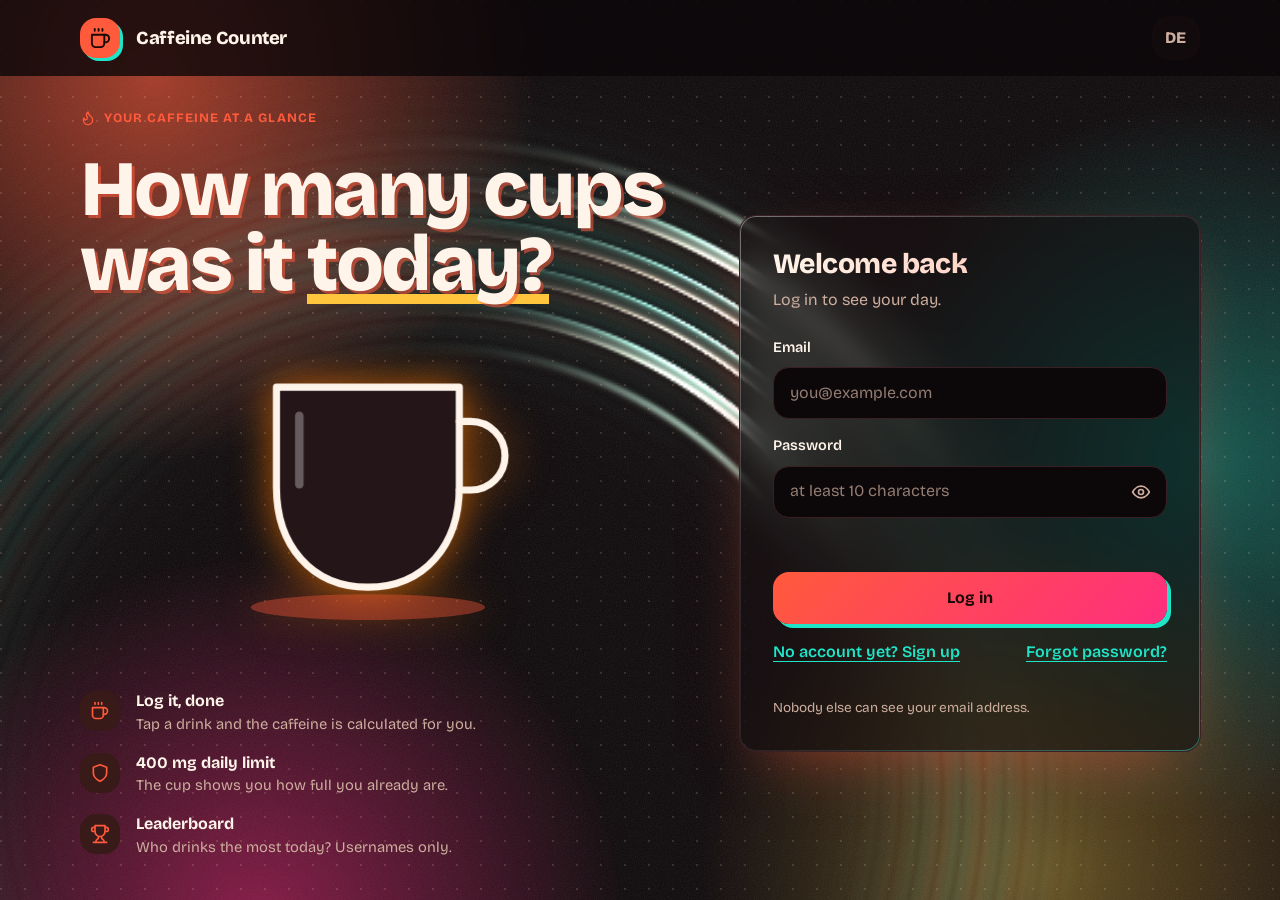
==== index.html @ c3ce8e67 "Waterdrop Boost und Anzeige, wann das Koffein wieder weg ist Co-Authored-By: Claude Sonnet 5.5 <nore" ====
<!doctype html>
<html lang="de">
<head>
<meta charset="utf-8">
<meta name="viewport" content="width=device-width, initial-scale=1">
<!-- Auf GitHub Pages gibt es keine Server-Header: CSP hier. Erlaubt nur dieselbe Seite und Supabase. -->
<meta http-equiv="Content-Security-Policy" content="default-src 'self'; script-src 'self'; style-src 'self'; font-src 'self'; img-src 'self' data:; media-src 'self' blob:; connect-src 'self' https://*.supabase.co; object-src 'none'; base-uri 'self'; form-action 'self'">
<meta name="referrer" content="no-referrer">
<meta name="description" content="Koffein Rechner: Trag deine Getränke ein und sieh, wie viel Koffein du heute schon hattest.">
<meta name="theme-color" content="#0C0709">
<title>Koffein Rechner – Dein Tag in Tassen</title>
<link rel="icon" href="favicon.svg" type="image/svg+xml">
<link rel="manifest" href="manifest.webmanifest">
<link rel="apple-touch-icon" href="icons/apple-touch-icon.png">
<meta name="apple-mobile-web-app-capable" content="yes">
<meta name="mobile-web-app-capable" content="yes">
<meta name="apple-mobile-web-app-title" content="Koffein">
<meta name="apple-mobile-web-app-status-bar-style" content="black-translucent">
<link rel="preload" href="fonts/bricolage-grotesque-latin-wght-normal.woff2" as="font" type="font/woff2" crossorigin>
<link rel="stylesheet" href="style.css?v=20261116a">
</head>
<body class="booting">

<svg class="sprite" aria-hidden="true" focusable="false">
  <symbol id="i-coffee" viewBox="0 0 24 24"><path d="M10 2v2M14 2v2M6 2v2"/><path d="M16 8h1a4 4 0 0 1 0 8h-1"/><path d="M3 8h13v9a4 4 0 0 1-4 4H7a4 4 0 0 1-4-4Z"/></symbol>
  <symbol id="i-zap" viewBox="0 0 24 24"><path d="M13 2 3 14h9l-1 8 10-12h-9l1-8z"/></symbol>
  <symbol id="i-moon" viewBox="0 0 24 24"><path d="M12 3a6 6 0 0 0 9 9 9 9 0 1 1-9-9Z"/></symbol>
  <symbol id="i-heart" viewBox="0 0 24 24"><path d="M19 14c1.5-1.5 3-3.2 3-5.5A5.5 5.5 0 0 0 16.5 3c-1.8 0-3 .5-4.5 2-1.5-1.5-2.7-2-4.5-2A5.5 5.5 0 0 0 2 8.5c0 2.3 1.5 4 3 5.5l7 7Z"/></symbol>
  <symbol id="i-trophy" viewBox="0 0 24 24"><path d="M6 9H4.5a2.5 2.5 0 0 1 0-5H6M18 9h1.5a2.5 2.5 0 0 0 0-5H18M4 22h16M10 14.7V17c0 .6-.5 1-1.2 1.2C7.800 18.700 7 20.200 7 22M14 14.7V17c0 .6.5 1 1.2 1.2 1 .5 1.800 2 1.800 3.800M18 2H6v7a6 6 0 0 0 12 0V2Z"/></symbol>
  <symbol id="i-crown" viewBox="0 0 24 24"><path d="m2 4 3 12h14l3-12-6 7-4-7-4 7-6-7ZM5 20h14"/></symbol>
  <symbol id="i-plus" viewBox="0 0 24 24"><path d="M12 5v14M5 12h14"/></symbol>
  <symbol id="i-check" viewBox="0 0 24 24"><path d="M20 6 9 17l-5-5"/></symbol>
  <symbol id="i-x" viewBox="0 0 24 24"><path d="M18 6 6 18M6 6l12 12"/></symbol>
  <symbol id="i-trash" viewBox="0 0 24 24"><path d="M3 6h18M8 6V4h8v2M19 6l-1 14H6L5 6M10 11v6M14 11v6"/></symbol>
  <symbol id="i-eye" viewBox="0 0 24 24"><path d="M2 12s3.600-7 10-7 10 7 10 7-3.600 7-10 7S2 12 2 12Z"/><circle cx="12" cy="12" r="3"/></symbol>
  <symbol id="i-eye-off" viewBox="0 0 24 24"><path d="M9.900 4.200A10 10 0 0 1 12 5c6.400 0 10 7 10 7a17 17 0 0 1-2.200 3.100M6.600 6.600A17 17 0 0 0 2 12s3.600 7 10 7a9.700 9.700 0 0 0 5.400-1.600M2 2l20 20"/></symbol>
  <symbol id="i-logout" viewBox="0 0 24 24"><path d="M9 21H5a2 2 0 0 1-2-2V5a2 2 0 0 1 2-2h4M16 17l5-5-5-5M21 12H9"/></symbol>
  <symbol id="i-user" viewBox="0 0 24 24"><path d="M19 21v-2a4 4 0 0 0-4-4H9a4 4 0 0 0-4 4v2"/><circle cx="12" cy="7" r="4"/></symbol>
  <symbol id="i-mail" viewBox="0 0 24 24"><rect x="2" y="4" width="20" height="16" rx="2"/><path d="m22 7-10 6L2 7"/></symbol>
  <symbol id="i-bulb" viewBox="0 0 24 24"><path d="M15 14c.2-1 .7-1.700 1.500-2.500 1-.9 1.500-2.200 1.500-3.500A6 6 0 0 0 6 8c0 1 .2 2.200 1.500 3.500.7.700 1.300 1.500 1.500 2.500M9 18h6M10 22h4"/></symbol>
  <symbol id="i-clock" viewBox="0 0 24 24"><circle cx="12" cy="12" r="10"/><path d="M12 6v6l4 2"/></symbol>
  <symbol id="i-alert" viewBox="0 0 24 24"><path d="m21.700 18-8-14a2 2 0 0 0-3.500 0l-8 14A2 2 0 0 0 4 21h16a2 2 0 0 0 1.700-3ZM12 9v4M12 17h.01"/></symbol>
  <symbol id="i-back" viewBox="0 0 24 24"><path d="m12 19-7-7 7-7M19 12H5"/></symbol>
  <symbol id="i-send" viewBox="0 0 24 24"><path d="m22 2-7 20-4-9-9-4 20-7ZM22 2 11 13"/></symbol>
  <symbol id="i-chart" viewBox="0 0 24 24"><path d="M3 3v18h18M7 16v-6M12 16V6M17 16v-4"/></symbol>
  <symbol id="i-shield" viewBox="0 0 24 24"><path d="M12 22s8-4 8-10V5l-8-3-8 3v7c0 6 8 10 8 10Z"/></symbol>
  <symbol id="i-pulse" viewBox="0 0 24 24"><path d="M22 12h-4l-3 9L9 3l-3 9H2"/></symbol>
  <symbol id="i-sun" viewBox="0 0 24 24"><circle cx="12" cy="12" r="4"/><path d="M12 2v2M12 20v2M4.900 4.900l1.400 1.400M17.700 17.700l1.400 1.400M2 12h2M20 12h2M4.900 19.100l1.400-1.400M17.700 6.300l1.400-1.400"/></symbol>
  <symbol id="i-flame" viewBox="0 0 24 24"><path d="M8.500 14.500A2.500 2.500 0 0 0 11 12c0-1.400-.5-2-1-3-1.100-2.100-.2-4 2-6 .5 2.500 2 4.900 4 6.500 2 1.600 3 3.500 3 5.500a7 7 0 1 1-14 0c0-1.200.4-2.400 1-3 0 1.700 1 3 2.500 3Z"/></symbol>
  <symbol id="i-drop" viewBox="0 0 24 24"><path d="M12 22a7 7 0 0 0 7-7c0-2-1-3.900-3-5.500S13 5 12 2c-1 3-2.500 5.500-4.500 7.500S5 13 5 15a7 7 0 0 0 7 7Z"/></symbol>
  <symbol id="i-leaf" viewBox="0 0 24 24"><path d="M11 20A7 7 0 0 1 9.800 6.100C15.500 5 17 4.500 19 2c1 2 2 4.500 2 8 0 5.500-4.800 10-10 10ZM2 21c0-3 1.900-5.500 6-7"/></symbol>
  <symbol id="i-lock" viewBox="0 0 24 24"><rect x="4" y="11" width="16" height="10" rx="2"/><path d="M8 11V7a4 4 0 0 1 8 0v4"/></symbol>
  <symbol id="i-music" viewBox="0 0 24 24"><path d="M9 18V5l12-2v13"/><circle cx="6" cy="18" r="3"/><circle cx="18" cy="16" r="3"/></symbol>
  <symbol id="i-skip" viewBox="0 0 24 24"><path d="M5 4l10 8-10 8V4zM19 5v14"/></symbol>
  <symbol id="i-mute" viewBox="0 0 24 24"><path d="M11 5 6 9H2v6h4l5 4V5zM23 9l-6 6M17 9l6 6"/></symbol>
  <symbol id="i-volume" viewBox="0 0 24 24"><path d="M11 5 6 9H2v6h4l5 4V5zM15.5 8.5a5 5 0 0 1 0 7M19 5a10 10 0 0 1 0 14"/></symbol>
</svg>

<div id="bg" aria-hidden="true"><i class="dots"></i><i class="blob b1"></i><i class="blob b2"></i><i class="blob b3"></i><i class="blob b4"></i><i class="grain"></i><i class="strobe s1"></i><i class="strobe s2"></i><i class="scan"></i></div>

<div id="boot" aria-hidden="true"><div class="boot-mark"><svg class="ico"><use href="#i-coffee"/></svg></div></div>

<header class="top">
  <a class="brand" href="./" data-i18n-aria="brand_aria">
    <span class="brand-mark"><svg class="ico"><use href="#i-coffee"/></svg></span><span data-i18n="brand"></span>
  </a>
  <div class="tools">
    <button id="chaos" class="chaos-btn" type="button" hidden aria-pressed="false" data-locked="true" data-i18n-aria="chaos_aria">
      <svg class="ico"><use href="#i-zap"/></svg><span id="chaos-t" data-i18n="chaos_btn"></span><svg class="ico lockico"><use href="#i-lock"/></svg><i class="unlock-bar"></i>
    </button>
    <button id="lang" class="icon-btn lang-btn" type="button"><span id="lang-t">EN</span></button>
    <div id="userbox" hidden>
      <span class="chip"><svg class="ico"><use href="#i-user"/></svg><span id="who"></span></span>
      <button id="logout" class="icon-btn" type="button" data-i18n-aria="logout" data-tip><svg class="ico"><use href="#i-logout"/></svg></button>
    </div>
  </div>
</header>

<!-- ============ Anmelden ============ -->
<main id="auth-view" class="auth" hidden>
  <section class="auth-hero">
    <p class="eyebrow"><svg class="ico"><use href="#i-flame"/></svg><span data-i18n="eyebrow"></span></p>
    <h1 class="display"><span data-i18n="h1a"></span><br><span data-i18n="h1b"></span> <span class="hl" data-i18n="h1c"></span></h1>
    <div class="hero-row">
      <div id="hero-cup" class="hero-cup cup cup--demo"></div>
      <ul class="points">
        <li><span class="pt-ico"><svg class="ico"><use href="#i-coffee"/></svg></span><div><b data-i18n="pt1_t"></b><span class="t" data-i18n="pt1_x"></span></div></li>
        <li><span class="pt-ico"><svg class="ico"><use href="#i-shield"/></svg></span><div><b data-i18n="pt2_t"></b><span class="t" data-i18n="pt2_x"></span></div></li>
        <li><span class="pt-ico"><svg class="ico"><use href="#i-trophy"/></svg></span><div><b data-i18n="pt3_t"></b><span class="t" data-i18n="pt3_x"></span></div></li>
      </ul>
    </div>
  </section>

  <div class="auth-panel">
    <section class="panel" id="card-login">
      <h2 id="auth-title" data-i18n="auth_title_login"></h2>
      <p class="sub" id="auth-sub" data-i18n="auth_sub_login"></p>
      <form id="auth-form" novalidate>
        <div class="field"><label for="e" data-i18n="email"></label><input id="e" type="email" required maxlength="254" autocomplete="email" data-i18n-ph="email_ph"></div>
        <div class="field" id="user-row" hidden><label for="u" data-i18n="username"></label><input id="u" minlength="3" maxlength="20" pattern="[A-Za-z0-9_]{3,20}" autocomplete="nickname" data-i18n-ph="username_ph"><small data-i18n="username_hint"></small></div>
        <div class="field"><label for="p" data-i18n="password"></label>
          <div class="pw"><input id="p" type="password" required minlength="10" maxlength="72" autocomplete="current-password" data-i18n-ph="password_ph">
            <button class="icon-btn" type="button" data-toggle-pw="p" data-i18n-aria="show_pw"><svg class="ico"><use href="#i-eye"/></svg></button></div>
          <div id="strength" class="strength" data-s="0" hidden><i></i><i></i><i></i><i></i></div>
        </div>
        <input id="hp" class="hp" tabindex="-1" autocomplete="off" aria-hidden="true">
        <p id="auth-msg" class="msg" role="alert"></p>
        <button type="submit" id="auth-btn" class="btn block"><span id="auth-btn-t" data-i18n="btn_login"></span></button>
      </form>
      <div class="auth-links">
        <button id="toggle" class="link" type="button" data-i18n="toggle_to_reg"></button>
        <button id="forgot-link" class="link" type="button" data-i18n="forgot_link"></button>
      </div>
      <p class="fine" data-i18n="fine_email"></p>
    </section>

    <section class="panel" id="card-forgot" hidden>
      <h2 data-i18n="forgot_title"></h2>
      <p class="sub" data-i18n="forgot_sub"></p>
      <form id="forgot-form">
        <div class="field"><label for="fe" data-i18n="email"></label><input id="fe" type="email" required maxlength="254" autocomplete="email" data-i18n-ph="email_ph"></div>
        <p id="forgot-msg" class="msg" role="alert"></p>
        <button type="submit" class="btn block"><span data-i18n="send_link"></span></button>
      </form>
      <div class="auth-links"><button class="link back" type="button" data-i18n="back_login"></button></div>
    </section>

    <section class="panel" id="card-reset" hidden>
      <h2 data-i18n="reset_title"></h2>
      <p class="sub" data-i18n="reset_sub"></p>
      <form id="reset-form">
        <div class="field"><label for="rp" data-i18n="new_pw"></label>
          <div class="pw"><input id="rp" type="password" required minlength="10" maxlength="72" autocomplete="new-password">
            <button class="icon-btn" type="button" data-toggle-pw="rp" data-i18n-aria="show_pw"><svg class="ico"><use href="#i-eye"/></svg></button></div></div>
        <p id="reset-msg" class="msg" role="alert"></p>
        <button type="submit" class="btn block"><span data-i18n="save_pw"></span></button>
      </form>
    </section>

    <section class="panel" id="card-done" hidden>
      <div class="done">
        <div class="done-ico"><svg class="ico"><use href="#i-mail"/></svg></div>
        <h2 data-i18n="done_title"></h2>
        <p class="sub" data-i18n="done_sub"></p>
        <button class="btn ghost back" type="button"><svg class="ico"><use href="#i-back"/></svg><span data-i18n="to_login"></span></button>
      </div>
    </section>
  </div>
</main>

<!-- ============ App ============ -->
<main id="app-view" class="app" hidden>
  <nav class="tabs" id="main-tabs" role="tablist" data-i18n-aria="tabs_aria">
    <span class="tab-ind" aria-hidden="true"></span>
    <button role="tab" aria-selected="true" data-tab="dash" type="button"><svg class="ico"><use href="#i-coffee"/></svg><span data-i18n="tab_today"></span></button>
    <button role="tab" aria-selected="false" data-tab="board" type="button"><svg class="ico"><use href="#i-trophy"/></svg><span data-i18n="tab_board"></span></button>
    <button role="tab" aria-selected="false" data-tab="suggest" type="button"><svg class="ico"><use href="#i-bulb"/></svg><span data-i18n="tab_suggest"></span></button>
    <button role="tab" aria-selected="false" data-tab="account" type="button"><svg class="ico"><use href="#i-user"/></svg><span data-i18n="tab_account"></span></button>
  </nav>

  <section id="tab-dash" class="tab">
    <div class="dash is-loading" id="dash">
      <div class="stage">
        <div id="cup" class="cup"></div>
        <div class="reading"><span class="big" id="total">0</span><span class="unit">mg</span></div>
        <p class="left-line" id="left-line"><span id="ll-pre"></span><b id="remaining">400</b><span id="ll-post"></span></p>
        <div class="track" id="track" role="progressbar" aria-valuemin="0" aria-valuemax="400" aria-valuenow="0" data-i18n-aria="progress_aria"><i id="fill"></i></div>
        <div class="clear" id="clear" hidden>
          <svg class="ico"><use href="#i-clock"/></svg>
          <div><span class="cl-t" data-i18n="clear_title"></span><b class="cl-v" id="cl-v"></b><span class="cl-s" id="cl-s"></span></div>
        </div>
        <p class="pill" id="pill"><svg class="ico"><use href="#i-sun"/></svg><span id="warn"></span></p>
      </div>

      <div>
        <div class="sec-h"><h2 data-i18n="what_drink"></h2></div>
        <div id="drinks" class="drinks" role="radiogroup" data-i18n-aria="pick_aria"></div>
        <div class="sizes" id="sizes" hidden>
          <div class="sec-h"><h3 data-i18n="size_h"></h3><small id="size-name"></small></div>
          <div class="size-grid" id="size-grid" role="radiogroup" data-i18n-aria="size_h"></div>
        </div>
        <div class="addbar">
          <p class="sel-sum" id="preview" aria-live="polite"></p>
          <button id="add" class="btn" type="button" disabled><svg class="ico"><use href="#i-plus"/></svg><span data-i18n="add"></span></button>
        </div>

        <div class="sec-h today"><h2 data-i18n="today_h"></h2><small id="count"></small></div>
        <ul id="list" class="log"></ul>
      </div>
    </div>
  </section>

  <section id="tab-board" class="tab narrow" hidden>
    <div class="sec-h"><h2 data-i18n="board_h"></h2><small data-i18n="board_sub"></small></div>
    <div class="tabs seg" id="seg" role="tablist" data-i18n-aria="seg_aria">
      <span class="tab-ind" aria-hidden="true"></span>
      <button role="tab" aria-selected="true" data-p="day" type="button" data-i18n="p_day"></button>
      <button role="tab" aria-selected="false" data-p="week" type="button" data-i18n="p_week"></button>
      <button role="tab" aria-selected="false" data-p="month" type="button" data-i18n="p_month"></button>
    </div>
    <div id="board"></div>
  </section>

  <section id="tab-suggest" class="tab narrow" hidden>
    <div class="panel">
      <h2 data-i18n="sg_title"></h2>
      <p class="sub" data-i18n="sg_sub"></p>
      <form id="sg-form">
        <div class="field"><label for="sg-name" data-i18n="sg_name"></label><input id="sg-name" required maxlength="60" data-i18n-ph="sg_name_ph"></div>
        <div class="field"><label for="sg-portion" data-i18n="sg_portion"></label><input id="sg-portion" required maxlength="30" data-i18n-ph="sg_portion_ph"></div>
        <div class="field"><label for="sg-mg" data-i18n="sg_mg"></label><input id="sg-mg" type="number" min="0" max="1000" required inputmode="numeric" data-i18n-ph="sg_mg_ph"><small data-i18n="sg_mg_hint"></small></div>
        <p id="sg-msg" class="msg" role="alert"></p>
        <button type="submit" class="btn block"><svg class="ico"><use href="#i-send"/></svg><span data-i18n="sg_send"></span></button>
      </form>
    </div>
  </section>

  <section id="tab-account" class="tab narrow" hidden>
    <div class="panel">
      <h2 data-i18n="acc_title"></h2>
      <p class="sub"><span data-i18n="acc_as"></span><b id="who2"></b></p>
      <button id="logout2" class="btn ghost block" type="button"><svg class="ico"><use href="#i-logout"/></svg><span data-i18n="logout"></span></button>
      <hr class="div">
      <h3 data-i18n="mus_title"></h3>
      <p class="sub" data-i18n="mus_sub"></p>
      <div class="field"><label for="pl-select" data-i18n="mus_pl"></label><select id="pl-select"></select></div>
      <form id="nsfw-form" autocomplete="off">
        <div class="field"><label for="nsfw-code" data-i18n="mus_code"></label><input id="nsfw-code" type="password" maxlength="40" autocomplete="off" spellcheck="false"></div>
        <p id="nsfw-msg" role="status"></p>
        <button class="btn ghost block" type="submit" id="nsfw-go"><svg class="ico"><use href="#i-lock"/></svg><span data-i18n="mus_unlock"></span></button>
      </form>
      <button id="nsfw-lock" class="btn ghost block" type="button" hidden><svg class="ico"><use href="#i-lock"/></svg><span data-i18n="mus_lock"></span></button>
      <hr class="div">
      <div id="fx-box" hidden>
        <h3 data-i18n="fx_title"></h3>
        <p class="sub" data-i18n="fx_hint"></p>
        <button id="fx-toggle" class="btn ghost block" type="button"></button>
      </div>
      <hr class="div">
      <h3 class="danger-t" data-i18n="del_title"></h3>
      <p class="sub" data-i18n="del_sub"></p>
      <button id="del-open" class="btn danger block" type="button"><svg class="ico"><use href="#i-trash"/></svg><span data-i18n="del_open"></span></button>
    </div>
  </section>
</main>

<dialog id="del-dialog" aria-labelledby="del-title">
  <form id="del-form" method="dialog">
    <h3 id="del-title" data-i18n="dlg_title"></h3>
    <p data-i18n="dlg_text"></p>
    <div class="field"><label for="del-pw" data-i18n="password"></label><input id="del-pw" type="password" required maxlength="72" autocomplete="current-password"></div>
    <p id="del-msg" class="msg" role="alert"></p>
    <div class="row">
      <button type="button" id="del-cancel" class="btn ghost"><span data-i18n="cancel"></span></button>
      <button type="submit" class="btn danger"><span data-i18n="del_confirm"></span></button>
    </div>
  </form>
</dialog>

<dialog id="chaos-dialog" aria-labelledby="chaos-title">
  <form method="dialog">
    <h3 id="chaos-title" data-i18n="warn_title"></h3>
    <p data-i18n="warn_text"></p>
    <div class="row">
      <button type="button" id="chaos-cancel" class="btn ghost"><span data-i18n="cancel"></span></button>
      <button type="button" id="chaos-go" class="btn"><svg class="ico"><use href="#i-zap"/></svg><span data-i18n="warn_go"></span></button>
    </div>
  </form>
</dialog>

<div id="loader" aria-live="polite" aria-hidden="true">
  <div class="ld">
    <div class="pour cup" id="ld-cup"></div>
    <p class="ld-kicker"><svg class="ico"><use href="#i-pulse"/></svg><span data-i18n="ld_kicker"></span></p>
    <div class="ld-fact" id="ld-fact"></div>
    <div class="ld-bar"><i></i></div>
  </div>
</div>

<div id="ticker" class="ticker" aria-hidden="true"><div class="tk" id="tk"></div></div>
<div id="player" hidden>
  <svg class="ico"><use href="#i-music"/></svg><span class="np" id="np"></span>
  <button id="mute" class="icon-btn" type="button" data-i18n-aria="music_mute" data-tip><svg class="ico"><use href="#i-volume"/></svg></button>
  <button id="skip" class="icon-btn" type="button" data-i18n-aria="music_next" data-tip><svg class="ico"><use href="#i-skip"/></svg></button>
</div>
<div id="toasts" aria-live="polite"></div>
<div id="fx" aria-hidden="true"></div>
<div id="eq" aria-hidden="true"></div>

<script src="supabase.js"></script>
<script src="config.js?v=20261116a"></script>
<script src="i18n.js?v=20261116a"></script>
<script src="chaos.js?v=20261116a"></script>
<script src="water.js?v=20261116a"></script>
<script src="ui.js?v=20261116a"></script>
<script src="pwa.js?v=20261116a"></script>
<script src="app.js?v=20261116a"></script>
</body>
</html>
---- style.css ----
/* Koffein Rechner – Design-System. Regeln und Tokens: siehe DESIGN.md */
@font-face{font-family:"Bricolage Grotesque";src:url("fonts/bricolage-grotesque-latin-wght-normal.woff2") format("woff2");font-weight:200 800;font-style:normal;font-display:swap}

:root{
  /* Abstände: nur diese sieben Werte */
  --s1:4px;--s2:8px;--s3:16px;--s4:24px;--s5:32px;--s6:48px;--s7:72px;
  /* Ein Eckenradius für alles */
  --r:16px;
  /* Palette "Espresso Aurora": warme Farben liegen nebeneinander (Glut > Koralle > Pink > Gold), dazu genau ein kühler Kontrast (Türkis).
     accent = Hauptaktion · pink = Verlauf/Glow · volt (türkis) = Schlagschatten, Links, Erfolg · honey = Highlights · rot nur Limit */
  --bg:#0C0709;--surface:#181012;--ink:#FFF4EA;--mute:#CDAE9F;--line:#3A2024;
  --accent:#FF5A3C;--accent-ink:#1A0905;--pink:#FF2E7E;--volt:#1FE5C8;--honey:#FFC53D;--fire:#FF7A00;--danger:#FF3355;
  --coffee:#E8590C;--coffee-2:#FFB43A;--porcelain:#241519;
  --shadow:0 0 0 1px var(--line),0 24px 60px -24px rgba(255,90,60,.5);
  --ease:cubic-bezier(.2,.8,.2,1);--spring:cubic-bezier(.34,1.56,.64,1);
  --font:"Bricolage Grotesque",ui-sans-serif,system-ui,-apple-system,"Segoe UI",sans-serif;
  --maxw:1120px;
}

*{box-sizing:border-box;margin:0}
[hidden]{display:none!important}
html{color-scheme:dark;background:var(--bg);scroll-behavior:smooth;overflow-x:clip;overscroll-behavior-x:none}
body{overflow-x:clip;max-width:100%;font:400 1rem/1.55 var(--font);color:var(--ink);min-height:100dvh;-webkit-font-smoothing:antialiased}
button,input,select,textarea{font:inherit;color:inherit}
:focus-visible{outline:3px solid color-mix(in srgb,var(--accent) 65%,transparent);outline-offset:2px}
.sprite{position:absolute;width:0;height:0;overflow:hidden}
.ico{width:1.25em;height:1.25em;fill:none;stroke:currentColor;stroke-width:2;stroke-linecap:round;stroke-linejoin:round;flex:none}
h1,h2,h3{letter-spacing:-.02em;line-height:1.1}
small,.hint{color:var(--mute);font-size:.875rem}
.sub{color:var(--mute);margin:var(--s2) 0 var(--s4)}
.center{text-align:center;justify-content:center}


/* ---------- Hintergrund: Aurora (immer an) ---------- */
#bg{position:fixed;inset:0;z-index:0;overflow:hidden;pointer-events:none}
#bg .dots{position:absolute;inset:0;background-image:radial-gradient(circle at 1px 1px,rgba(255,196,160,.16) 1px,transparent 0);background-size:var(--s4) var(--s4)}
#bg .blob{position:absolute;width:64vmax;height:64vmax;border-radius:50%;mix-blend-mode:screen;will-change:transform;animation:drift 26s ease-in-out infinite alternate}
#bg .b1{left:-20vmax;top:-26vmax;opacity:.62;background:radial-gradient(circle,var(--accent) 0,transparent 66%)}
#bg .b2{right:-26vmax;top:4vmax;opacity:.36;background:radial-gradient(circle,var(--volt) 0,transparent 62%);animation-duration:33s;animation-delay:-8s}
#bg .b3{left:-12vmax;bottom:-34vmax;opacity:.5;background:radial-gradient(circle,var(--pink) 0,transparent 64%);animation-duration:29s;animation-delay:-14s}
#bg .b4{right:-14vmax;bottom:-30vmax;opacity:.34;background:radial-gradient(circle,var(--honey) 0,transparent 60%);animation-duration:36s;animation-delay:-3s}
#bg .grain{position:absolute;inset:0;opacity:.10;mix-blend-mode:overlay;background-image:url("data:image/svg+xml,%3Csvg xmlns=%27http://www.w3.org/2000/svg%27 width=%27160%27 height=%27160%27%3E%3Cfilter id=%27n%27%3E%3CfeTurbulence type=%27fractalNoise%27 baseFrequency=%27.85%27 numOctaves=%272%27 stitchTiles=%27stitch%27/%3E%3CfeColorMatrix values=%270 0 0 0 1  0 0 0 0 1  0 0 0 0 1  0 0 0 .9 0%27/%3E%3C/filter%3E%3Crect width=%27100%25%27 height=%27100%25%27 filter=%27url%28%23n%29%27/%3E%3C/svg%3E");background-size:160px 160px}
#bg .fb{position:absolute;bottom:-40px;width:12px;height:17px;border-radius:50%;background:var(--coffee-2);opacity:0;transform:scale(var(--sz,1));animation:floatUp var(--t,22s) linear var(--d,0s) infinite}
#bg .fb:nth-child(3n){background:var(--pink)}#bg .fb:nth-child(3n+1){background:var(--honey)}
#bg .strobe,#bg .scan{position:absolute;inset:0;display:none}
@keyframes drift{from{transform:translate(0,0) scale(1)}to{transform:translate(12vmax,9vmax) scale(1.22)}}
@keyframes floatUp{0%{transform:translate(0,0) rotate(0) scale(var(--sz,1));opacity:0}10%{opacity:.5}90%{opacity:.5}100%{transform:translate(var(--sx,40px),-115vh) rotate(var(--rot,360deg)) scale(var(--sz,1));opacity:0}}

/* ---------- Kopfzeile ---------- */
.top{position:sticky;top:0;z-index:20;display:flex;align-items:center;justify-content:space-between;gap:var(--s3);
  padding:var(--s3) max(var(--s4),calc((100% - var(--maxw))/2));
  background:color-mix(in srgb,var(--bg) 80%,transparent);backdrop-filter:blur(14px);-webkit-backdrop-filter:blur(14px)}
.brand{white-space:nowrap;display:inline-flex;align-items:center;gap:var(--s3);font-weight:800;font-size:1.15rem;letter-spacing:-.02em;color:inherit;text-decoration:none}
.brand-mark{width:40px;height:40px;display:grid;place-items:center;background:var(--accent);box-shadow:3px 3px 0 var(--volt);color:var(--accent-ink);border-radius:var(--r);transition:transform .3s var(--spring)}
.brand:hover .brand-mark{animation:wiggle .6s var(--ease)}
#userbox{display:flex;align-items:center;gap:var(--s2)}
.chip{display:inline-flex;align-items:center;gap:var(--s2);padding:var(--s2) var(--s3);border:1px solid var(--line);border-radius:var(--r);background:var(--surface);font-weight:600;font-size:.9rem;max-width:44vw}
.chip span{overflow:hidden;text-overflow:ellipsis;white-space:nowrap}


.tools{display:flex;align-items:center;gap:var(--s2)}
.lang-btn{width:auto;min-width:48px;padding:0 var(--s2);font-weight:800;letter-spacing:.04em;border:1.5px solid var(--line);color:var(--ink)}
.lang-btn:hover{border-color:var(--volt);color:var(--volt)}
.chaos-btn{position:relative;display:inline-flex;align-items:center;gap:var(--s2);min-height:44px;padding:0 var(--s3);border:1.5px dashed var(--mute);border-radius:var(--r);
  background:transparent;color:var(--mute);font-weight:800;letter-spacing:.1em;cursor:pointer;overflow:hidden;transition:transform .25s var(--spring),background .3s,color .3s,border-color .3s}
.chaos-btn:hover{transform:translateY(-2px)}
.chaos-btn .unlock-bar{position:absolute;left:0;bottom:0;height:3px;width:100%;transform-origin:left;transform:scaleX(var(--p,0));background:var(--honey);transition:transform .9s var(--ease)}
.chaos-btn[data-locked="false"]{border:1.5px solid var(--honey);color:var(--honey);animation:ready 2s ease-in-out infinite}
.chaos-btn[data-locked="false"] .lockico,.chaos-btn[data-locked="false"] .unlock-bar{display:none}
.chaos-btn[aria-pressed="true"]{background:var(--accent);color:var(--accent-ink);border-color:var(--accent);animation:none}
.chaos-btn.nope{animation:shake .5s var(--ease)}
.chaos-btn.unlock-pop{animation:pop .7s var(--spring),ready 2s .7s ease-in-out infinite}
@keyframes ready{0%,100%{box-shadow:0 0 0 0 transparent}50%{box-shadow:0 0 22px 0 rgba(255,197,61,.7)}}

/* ---------- Boot ---------- */
#boot{position:fixed;inset:0;display:none;place-items:center;z-index:5}
.booting #boot{display:grid}
.booting #auth-view,.booting #app-view{display:none}
.boot-mark{width:72px;height:72px;display:grid;place-items:center;background:var(--accent);color:var(--accent-ink);border-radius:var(--r);animation:pulse 1.2s ease-in-out infinite}
.boot-mark .ico{width:36px;height:36px}

/* ---------- Buttons & Eingaben ---------- */
.btn{display:inline-flex;align-items:center;justify-content:center;gap:var(--s2);min-height:52px;padding:0 var(--s4);border:0;border-radius:var(--r);
  background:linear-gradient(135deg,var(--accent),var(--pink));color:var(--accent-ink);font-weight:700;cursor:pointer;position:relative;
  box-shadow:4px 4px 0 var(--volt);
  transition:transform .2s var(--spring),box-shadow .2s,filter .2s}
.btn:hover{transform:translate(-2px,-2px);box-shadow:7px 7px 0 var(--volt);filter:brightness(1.08)}
.btn:active{transform:translate(3px,3px);box-shadow:1px 1px 0 var(--volt)}
.btn:disabled{opacity:.45;cursor:not-allowed;transform:none;box-shadow:4px 4px 0 var(--line)}
.btn.block{width:100%}
.btn.ghost{background:transparent;color:var(--ink);border:1.5px solid var(--mute);box-shadow:none}
.btn.ghost:hover{background:color-mix(in srgb,var(--ink) 8%,transparent);box-shadow:none;border-color:var(--volt);color:var(--volt)}
.btn.danger{background:var(--danger);color:#fff;box-shadow:4px 4px 0 var(--honey)}
.btn.danger:hover{box-shadow:7px 7px 0 var(--honey)}
.btn.loading{pointer-events:none}
.btn.loading>*{opacity:0}
.btn.loading::after{content:"";position:absolute;width:22px;height:22px;border:3px solid color-mix(in srgb,var(--accent-ink) 35%,transparent);border-top-color:var(--accent-ink);border-radius:50%;animation:spin .7s linear infinite}
.link{background:none;border:0;padding:var(--s2) 0;color:var(--volt);font-weight:600;cursor:pointer;text-decoration:underline;text-underline-offset:4px}
.icon-btn{width:44px;height:44px;display:grid;place-items:center;border:0;border-radius:var(--r);background:transparent;color:var(--mute);cursor:pointer;transition:background .2s,color .2s,transform .25s var(--spring)}
.icon-btn:hover{background:color-mix(in srgb,var(--ink) 8%,transparent);color:var(--ink)}
.icon-btn:active{transform:scale(.88)}

.field{display:grid;gap:var(--s2);margin-bottom:var(--s3)}
.field label{font-weight:600;font-size:.9rem}
.field select{width:100%;min-height:52px;padding:0 var(--s3);background:var(--bg);color:var(--ink);border:1.5px solid var(--line);border-radius:var(--r)}
#nsfw-form[hidden],#nsfw-lock[hidden]{display:none}
.field input{width:100%;min-height:52px;padding:0 var(--s3);background:var(--bg);border:1.5px solid var(--line);border-radius:var(--r);transition:border-color .2s,box-shadow .2s,background .2s}
.field input::placeholder{color:color-mix(in srgb,var(--mute) 70%,transparent)}
.field input:hover{border-color:color-mix(in srgb,var(--ink) 25%,var(--line))}
.field input:focus{outline:0;border-color:var(--accent);box-shadow:0 0 0 4px color-mix(in srgb,var(--accent) 20%,transparent);background:var(--surface)}
.pw{position:relative}
.pw input{padding-right:56px}
.pw .icon-btn{position:absolute;right:var(--s1);top:50%;transform:translateY(-50%)}
.pw .icon-btn:active{transform:translateY(-50%) scale(.88)}
.hp{position:absolute;left:-9999px;width:1px;height:1px;opacity:0}
.msg{min-height:1.5em;margin:var(--s1) 0 var(--s3);font-size:.95rem;font-weight:500}
.msg.err{color:var(--danger)}
.msg.ok{color:var(--honey)}
.strength{display:grid;grid-template-columns:repeat(4,1fr);gap:var(--s1);height:6px}
.strength i{background:var(--line);border-radius:var(--r);transition:background .3s,transform .4s var(--spring)}
.strength[data-s="1"] i:nth-child(-n+1){background:var(--danger)}
.strength[data-s="2"] i:nth-child(-n+2),.strength[data-s="3"] i:nth-child(-n+3),.strength[data-s="4"] i:nth-child(-n+4){background:var(--accent)}
.strength[data-s] i:not([style]){transform:none}
.panel{background:var(--surface);border:1px solid var(--line);border-radius:var(--r);padding:var(--s5);box-shadow:var(--shadow)}
.panel h2{font-size:1.75rem;font-weight:800}
.swap{animation:swap .5s var(--ease)}

/* ---------- Login ---------- */
.auth,.app,.lost{position:relative;z-index:1}
.auth{display:grid;grid-template-columns:1.1fr .9fr;gap:var(--s6);align-items:center;width:min(var(--maxw),calc(100% - 2*var(--s4)));margin:var(--s5) auto var(--s7);min-height:calc(100dvh - 160px)}
.eyebrow{display:inline-flex;align-items:center;gap:var(--s2);font-weight:700;letter-spacing:.08em;text-transform:uppercase;font-size:.8rem;color:var(--accent);margin-bottom:var(--s3)}
.display{text-shadow:3px 3px 0 rgba(255,90,60,.55);font-size:clamp(2.6rem,6.4vw,4.9rem);line-height:.96;font-weight:800;letter-spacing:-.035em}
.hl{background:linear-gradient(var(--honey),var(--honey)) 0 92%/0 .13em no-repeat;animation:underline 1s .5s var(--ease) forwards;white-space:nowrap}
.lead{font-size:1.2rem;color:var(--mute);max-width:34ch;margin:var(--s4) 0}
.auth-hero{display:grid;gap:var(--s2);justify-items:start}
.hero-row{display:flex;align-items:center;gap:var(--s5);flex-wrap:wrap;width:100%}
.hero-cup{width:min(240px,50%);flex:none}
.points{list-style:none;padding:0;display:grid;gap:var(--s3)}
.points li{display:flex;gap:var(--s3);align-items:flex-start;animation:rise .6s var(--ease) backwards}
.points li:nth-child(1){animation-delay:.4s}.points li:nth-child(2){animation-delay:.52s}.points li:nth-child(3){animation-delay:.64s}
.pt-ico{width:40px;height:40px;display:grid;place-items:center;border-radius:var(--r);background:color-mix(in srgb,var(--accent) 14%,var(--surface));color:var(--accent);flex:none}
.points b{display:block;line-height:1.3}
.points span.t{color:var(--mute);font-size:.92rem}
.auth-panel{width:100%;max-width:460px;justify-self:end;animation:rise .7s .2s var(--ease) backwards}
.auth-links{display:flex;justify-content:space-between;gap:var(--s3);flex-wrap:wrap;margin-top:var(--s2)}
.fine{margin-top:var(--s4);color:var(--mute);font-size:.85rem}
.done{display:grid;justify-items:center;text-align:center;gap:var(--s3);padding:var(--s3) 0}
.done-ico{width:88px;height:88px;display:grid;place-items:center;border-radius:50%;background:var(--accent);color:var(--accent-ink);animation:pop .6s var(--spring),ping 1.8s .5s ease-out infinite}
.done-ico .ico{width:40px;height:40px;animation:drop .8s .1s var(--ease) backwards}

/* ---------- App-Rahmen ---------- */
.app{width:min(var(--maxw),calc(100% - 2*var(--s4)));margin:var(--s4) auto var(--s7)}
.narrow{max-width:560px;margin-inline:auto}
.tabs{position:relative;display:flex;gap:var(--s1);padding:var(--s1);background:var(--surface);border:1px solid var(--line);border-radius:var(--r);width:fit-content;max-width:100%;margin:0 auto var(--s6)}
.tabs button{position:relative;z-index:1;display:inline-flex;align-items:center;justify-content:center;gap:var(--s2);min-height:44px;padding:var(--s2) var(--s3);border:0;background:none;color:var(--mute);font-weight:600;border-radius:var(--r);cursor:pointer;transition:color .25s}
.tabs button:hover{color:var(--ink)}
.tabs button[aria-selected="true"]{color:var(--accent-ink)}
.tab-ind{position:absolute;z-index:0;top:var(--s1);bottom:var(--s1);left:0;width:var(--w,0);transform:translateX(var(--x,0));background:var(--accent);border-radius:var(--r);transition:transform .5s var(--spring),width .5s var(--spring)}
.seg{width:100%;margin-bottom:var(--s5)}
.seg button{flex:1}
.tab:not([hidden]){animation:rise .55s var(--ease)}
.sec-h{display:flex;align-items:baseline;justify-content:space-between;gap:var(--s3);margin-bottom:var(--s3)}
.sec-h h2{font-size:1.6rem;font-weight:800}

/* ---------- Dashboard ---------- */
.dash{display:grid;grid-template-columns:minmax(0,.9fr) minmax(0,1.1fr);gap:var(--s7);align-items:start}
.stage{position:sticky;top:96px;text-align:center}
.cup{width:min(300px,78%);margin:0 auto}
.cup,.hero-cup{filter:drop-shadow(0 0 calc(8px + var(--lvl,.35)*34px) rgba(255,122,0,.7));transition:filter 1.5s var(--ease)}
.cup.over{filter:drop-shadow(0 0 40px rgba(255,59,48,.85))}
.reading{display:flex;justify-content:center;align-items:baseline;gap:var(--s2);margin-top:var(--s3)}
.big{text-shadow:4px 4px 0 var(--pink),-2px -2px 0 var(--volt);font-size:clamp(3.75rem,9vw,5.75rem);font-weight:800;letter-spacing:-.045em;line-height:1;font-variant-numeric:tabular-nums}
.unit{font-size:1.3rem;font-weight:700;color:var(--mute)}
.left-line{margin-top:var(--s2);color:var(--mute)}
.left-line b{color:var(--ink);font-variant-numeric:tabular-nums}
.track{height:12px;border-radius:var(--r);background:var(--line);overflow:hidden;margin:var(--s4) auto 0;max-width:360px}
.track i{display:block;height:100%;transform-origin:left;transform:scaleX(var(--p,0));background:var(--accent);box-shadow:0 0 18px var(--accent);border-radius:var(--r);transition:transform 1.3s var(--ease),background .4s}
.track.over i{background:var(--danger);box-shadow:0 0 18px var(--danger)}
.pill{max-width:100%;text-align:left;border:1px solid color-mix(in srgb,var(--accent) 55%,transparent);display:inline-flex;align-items:center;gap:var(--s2);padding:var(--s2) var(--s3);margin-top:var(--s4);border-radius:var(--r);background:color-mix(in srgb,var(--accent) 13%,var(--surface));color:var(--accent);font-weight:700;transition:background .4s,color .4s}
.pill.over{background:color-mix(in srgb,var(--danger) 13%,var(--surface));color:var(--danger)}
.pill.pop{animation:pop .5s var(--spring)}
.is-loading .big{color:transparent;background:linear-gradient(90deg,var(--line),color-mix(in srgb,var(--line) 35%,var(--surface)),var(--line));background-size:200% 100%;animation:shimmer 1.2s linear infinite;border-radius:var(--r)}

.drinks{display:grid;grid-template-columns:repeat(auto-fill,minmax(150px,1fr));gap:var(--s3)}
.drink{display:grid;gap:var(--s1);justify-items:start;align-content:start;padding:var(--s3);text-align:left;background:var(--surface);border:1.5px solid var(--line);border-radius:var(--r);cursor:pointer;
  transition:transform .3s var(--spring),border-color .2s,background .2s,box-shadow .25s;animation:rise .5s var(--ease) backwards;animation-delay:calc(var(--i,0)*40ms)}
.drink:hover{transform:translateY(-4px);border-color:var(--volt);box-shadow:0 0 0 1px var(--volt),0 14px 34px -14px rgba(25,227,255,.6)}
.drink:active{transform:scale(.97)}
.drink[aria-checked="true"]{border-color:var(--accent);background:color-mix(in srgb,var(--accent) 9%,var(--surface));box-shadow:0 0 0 1px var(--accent),0 0 28px -4px var(--accent)}
.d-ico{width:40px;height:40px;display:grid;place-items:center;border-radius:var(--r);background:color-mix(in srgb,var(--ink) 7%,transparent);color:var(--coffee-2);margin-bottom:var(--s2);transition:background .25s,color .25s}
.drink[aria-checked="true"] .d-ico{background:var(--accent);color:var(--accent-ink);animation:pop .45s var(--spring)}
.d-name{font-weight:700;line-height:1.2}
.d-sub{font-size:.85rem;color:var(--mute)}
.d-mg{margin-top:var(--s1);font-weight:800;font-variant-numeric:tabular-nums}
.d-mg small{font-weight:600}
.addbar{display:flex;align-items:center;justify-content:space-between;gap:var(--s3);flex-wrap:wrap;margin:var(--s4) 0 var(--s7)}
.sel-sum{font-weight:600}
.sel-sum small{display:block}
.today{margin-top:0}
.log{list-style:none;padding:0}
.log li{display:grid;grid-template-columns:auto 1fr auto auto;gap:var(--s3);align-items:center;padding:var(--s2) 0 var(--s2);border-top:1px solid var(--line);animation:rise .45s var(--ease) backwards;min-height:60px}
.log li.new{animation:slideIn .7s var(--spring)}
.log li.leaving{animation:leave .3s var(--ease) forwards}
.log .time{font-variant-numeric:tabular-nums;color:var(--mute);font-size:.9rem;min-width:3.2rem}
.log .nm{font-weight:600}
.log .mg{font-weight:800;font-variant-numeric:tabular-nums}
.sk-row{height:52px;margin:var(--s2) 0;background:linear-gradient(90deg,var(--line),color-mix(in srgb,var(--line) 35%,var(--surface)),var(--line));background-size:200% 100%;animation:shimmer 1.2s linear infinite;border-radius:var(--r)}
.foot{margin-top:var(--s5)}
.empty{display:grid;justify-items:center;gap:var(--s2);text-align:center;padding:var(--s5) var(--s3);border-top:1px solid var(--line)}
.empty h3{font-size:1.2rem}
.empty p{color:var(--mute);max-width:32ch;margin-bottom:var(--s2)}
.art{width:112px;height:112px;color:var(--mute)}
.art .st{stroke-dasharray:4 9;animation:dash 1.6s linear infinite}

/* ---------- Tasse ---------- */
.cup-svg{width:100%;height:auto;overflow:visible;display:block}
.cup-svg .saucer{fill:color-mix(in srgb,var(--accent) 38%,transparent)}
.cup-svg .body-fill{fill:var(--porcelain)}
.cup-svg .outline,.cup-svg .handle{fill:none;stroke:var(--ink);stroke-width:5;stroke-linecap:round;stroke-linejoin:round}
.cup-svg .shine{fill:none;stroke:#fff;stroke-width:6;stroke-linecap:round;opacity:.3}
.cup-svg .steam path{fill:none;stroke:var(--mute);stroke-width:5;stroke-linecap:round;opacity:0;animation:steam 3.2s ease-in-out infinite}
.cup-svg .steam path:nth-child(2){animation-delay:.7s}
.cup-svg .steam path:nth-child(3){animation-delay:1.4s}
.cup-svg .liquid{transform:translateY(calc(165px - var(--lvl,0)*155px));transition:transform 1.5s var(--ease)}
.cup-svg .wave path{fill:var(--coffee);transition:fill .5s}
.cup-svg .wave.w1{animation:waveX 3.4s linear infinite}
.cup-svg .wave.w2{animation:waveX 5.2s linear infinite reverse}
.cup-svg .wave.w2 path{fill:var(--coffee-2);opacity:.9}
.cup.over .wave path{fill:var(--danger)}
.cup.shake{animation:shake .7s var(--ease)}
.cup--demo .liquid{animation:demoLevel 7s ease-in-out infinite alternate;transition:none}
.cup-svg .stream{fill:none;stroke:var(--coffee-2);stroke-width:7;stroke-linecap:round;stroke-dasharray:100;stroke-dashoffset:100}

/* ---------- Ranking ---------- */
.podium{display:grid;grid-template-columns:repeat(3,1fr);gap:var(--s3);align-items:end;margin:var(--s4) auto var(--s5)}
.pod{display:grid;justify-items:center;gap:var(--s1);text-align:center;animation:rise .6s var(--ease) backwards;animation-delay:calc(var(--i)*130ms);min-width:0}
.pod .nm{font-weight:700;max-width:100%;overflow:hidden;text-overflow:ellipsis;white-space:nowrap}
.pod .mgv{color:var(--mute);font-size:.9rem;font-variant-numeric:tabular-nums}
.av{width:56px;height:56px;border-radius:50%;display:grid;place-items:center;font-weight:800;font-size:1.3rem;background:var(--surface);border:2px solid var(--line);text-transform:uppercase}
.pod.first .av{width:72px;height:72px;font-size:1.7rem;background:var(--accent);color:var(--accent-ink);border-color:var(--accent);animation:pop .6s .5s var(--spring) backwards}
.crown{color:var(--honey);filter:drop-shadow(0 0 8px var(--honey));animation:wiggle 2.4s 1s ease-in-out infinite}
.crown .ico{width:28px;height:28px}
.bar{width:100%;display:grid;place-items:start center;padding-top:var(--s2);border-radius:var(--r) var(--r) 0 0;background:var(--line);color:var(--mute);font-weight:800;font-size:1.7rem;transform-origin:bottom;animation:grow .9s var(--ease) backwards;animation-delay:calc(var(--i)*130ms + 250ms)}
.pod.first .bar{height:140px;background:var(--honey);color:var(--bg);box-shadow:0 0 40px -6px var(--honey)}
.pod.second .bar{height:100px;background:color-mix(in srgb,var(--volt) 30%,var(--surface));color:var(--volt)}
.pod.third .bar{height:72px;background:color-mix(in srgb,var(--fire) 30%,var(--surface));color:var(--fire)}
.pod.me .av{box-shadow:0 0 0 4px color-mix(in srgb,var(--accent) 30%,transparent)}
.rank{list-style:none;padding:0}
.rank li{display:grid;grid-template-columns:2.5rem 1fr auto;gap:var(--s3);align-items:center;padding:var(--s3) var(--s2);border-top:1px solid var(--line);animation:rise .5s var(--ease) backwards;animation-delay:calc(var(--i)*50ms + 500ms);border-radius:0}
.rank li.me{background:color-mix(in srgb,var(--accent) 9%,transparent);border-radius:var(--r);border-top-color:transparent}
.rank .n{font-weight:800;color:var(--mute);font-variant-numeric:tabular-nums}
.rank .who{display:grid;gap:var(--s1);min-width:0}
.rank .who b{overflow:hidden;text-overflow:ellipsis;white-space:nowrap}
.rank .fb{height:6px;background:var(--line);border-radius:var(--r);overflow:hidden}
.rank .fb i{display:block;height:100%;background:var(--volt);box-shadow:0 0 10px var(--volt);border-radius:var(--r);transform-origin:left;transform:scaleX(var(--p,0));animation:growX 1s var(--ease) backwards;animation-delay:calc(var(--i)*50ms + 600ms)}
.rank .v{font-weight:800;font-variant-numeric:tabular-nums}
.badge{display:inline-block;margin-left:var(--s2);padding:0 var(--s2);border-radius:var(--r);background:var(--accent);color:var(--accent-ink);font-size:.72rem;font-weight:800;vertical-align:middle}

/* ---------- Formulare in Tabs ---------- */
.div{border:0;border-top:1px solid var(--line);margin:var(--s5) 0}
.danger-t{color:var(--danger);font-size:1.15rem;font-weight:800}
dialog{margin:auto;border:0;border-radius:var(--r);padding:var(--s5);max-width:min(440px,calc(100% - 2*var(--s3)));background:var(--surface);color:var(--ink);box-shadow:var(--shadow)}
dialog::backdrop{background:rgba(15,5,8,.75);backdrop-filter:blur(5px)}
dialog[open]{animation:pop .45s var(--spring)}
dialog h3{font-size:1.4rem;font-weight:800;margin-bottom:var(--s2)}
dialog p{color:var(--mute);margin-bottom:var(--s4)}
dialog .row{display:flex;gap:var(--s3);justify-content:flex-end;flex-wrap:wrap}

/* ---------- Ladescreen mit Fakten ---------- */
#loader{--ink:#FFF3E3;--mute:#C8B3A2;--porcelain:#26101B;
  position:fixed;inset:0;z-index:50;display:grid;place-items:center;padding:var(--s4);background:radial-gradient(60% 50% at 50% 30%,rgba(255,90,60,.35),transparent 70%),radial-gradient(50% 40% at 80% 90%,rgba(25,227,255,.25),transparent 70%),#0F0508;color:#FFF3E3;
  clip-path:circle(0% at 50% 88%);visibility:hidden;transition:clip-path .75s var(--ease),visibility 0s .75s}
#loader.on{clip-path:circle(150% at 50% 88%);visibility:visible;transition:clip-path .75s var(--ease),visibility 0s}
.ld{width:min(440px,100%);display:grid;justify-items:center;gap:var(--s3);text-align:center}
.ld .pour{width:190px}
.ld-kicker{display:inline-flex;align-items:center;gap:var(--s2);color:var(--honey);font-weight:700;letter-spacing:.08em;text-transform:uppercase;font-size:.85rem}
.ld h3{font-size:2rem;font-weight:800}
.ld-fact{display:grid;justify-items:center;gap:var(--s2);animation:rise .7s .6s var(--ease) backwards}
.ld-fact p{font-size:1.25rem;line-height:1.4;max-width:28ch}
.ld-ico{width:56px;height:56px;display:grid;place-items:center;border-radius:var(--r);background:var(--accent);color:#fff;box-shadow:4px 4px 0 var(--volt)}
.ld-ico .ico{width:28px;height:28px}
.ld-bar{width:100%;height:6px;margin-top:var(--s3);border-radius:var(--r);background:rgba(255,243,227,.14);overflow:hidden}
.ld-bar i{display:block;height:100%;background:var(--honey);box-shadow:0 0 14px var(--honey);transform:scaleX(0);transform-origin:left}
#loader.on .ld-bar i{animation:bar 3.5s linear forwards}
#loader.on .liquid{animation:fillUp 3.1s .35s var(--ease) forwards;transition:none}
#loader.on .stream{animation:pourStream 3.3s .1s ease-in-out forwards}
#loader .steam path{stroke:#FFB5D6}

/* ---------- Toasts & Effekte ---------- */
#toasts{position:fixed;left:50%;bottom:var(--s4);transform:translateX(-50%);z-index:80;display:grid;gap:var(--s2);width:min(440px,calc(100% - 2*var(--s3)));pointer-events:none}
.toast{display:flex;align-items:center;gap:var(--s3);padding:var(--s3) var(--s4);background:var(--ink);color:var(--bg);border-radius:var(--r);box-shadow:var(--shadow);font-weight:600;pointer-events:auto;animation:toastIn .55s var(--spring)}
.toast.out{animation:toastOut .3s var(--ease) forwards}
.toast .t-ico{color:var(--accent)}
.toast{box-shadow:4px 4px 0 var(--volt)}
.toast.err .t-ico{color:var(--danger)}
.toast .draw path{stroke-dasharray:24;stroke-dashoffset:24;animation:draw .5s .15s var(--ease) forwards}
#fx{position:fixed;inset:0;pointer-events:none;z-index:90;overflow:hidden}
.bean{position:absolute;width:12px;height:17px;border-radius:50%;background:var(--coffee);animation:bean 1s cubic-bezier(.1,.7,.3,1) forwards}
.bean:nth-child(4n+1){background:var(--accent)}.bean:nth-child(4n+2){background:var(--volt)}.bean:nth-child(4n+3){background:var(--honey)}.bean{box-shadow:0 0 12px currentColor}
.bean::after{content:"";position:absolute;left:50%;top:12%;bottom:12%;width:2px;margin-left:-1px;border-radius:2px;background:color-mix(in srgb,var(--bg) 75%,transparent);transform:rotate(14deg)}
.plus{position:absolute;font-weight:800;font-size:2.4rem;color:var(--honey);text-shadow:3px 3px 0 var(--accent);white-space:nowrap;animation:plus 1.3s var(--ease) forwards}

/* ---------- 404 ---------- */
.lost{min-height:calc(100dvh - 90px);display:grid;place-items:center;text-align:center;padding:var(--s4)}
.lost .box{display:grid;justify-items:center;gap:var(--s3);max-width:460px}
.lost .code{font-size:clamp(5rem,20vw,9rem);font-weight:800;letter-spacing:-.05em;line-height:.9;color:var(--accent)}
.lost .tip{width:180px}

/* ---------- Responsive ---------- */
@media (max-width:900px){
  .auth{grid-template-columns:1fr;gap:var(--s5);margin-top:var(--s4)}
  .auth-panel{justify-self:stretch;max-width:none}
  .dash{grid-template-columns:1fr;gap:var(--s6)}
  .stage{position:static}
}
@media (max-width:560px){
  .panel{padding:var(--s4)}
  .tabs{width:100%}
  #main-tabs button{flex:1;flex-direction:column;gap:var(--s1);padding:var(--s2) 0;font-size:.78rem;min-height:56px}
  .drinks{grid-template-columns:repeat(2,1fr)}
  .chip{display:none}
  .brand{font-size:1rem;gap:var(--s2)}.brand-mark{width:36px;height:36px}
  .chaos-btn span{display:none}.chaos-btn{padding:0 var(--s3)}
  .top{padding-inline:var(--s3)}
  .tools{gap:var(--s1);min-width:0}
  #userbox .who,#who{max-width:22vw;overflow:hidden;text-overflow:ellipsis;white-space:nowrap}
  .hero-cup{width:min(180px,55%)}
  .podium{gap:var(--s2)}
}

/* ---------- Animationen ---------- */
@keyframes spin{to{transform:rotate(360deg)}}
@keyframes rise{from{opacity:0;transform:translateY(18px)}}
@keyframes pop{0%{transform:scale(.6);opacity:0}60%{transform:scale(1.08);opacity:1}100%{transform:scale(1)}}
@keyframes wiggle{0%,100%{transform:rotate(0)}25%{transform:rotate(-10deg)}60%{transform:rotate(8deg)}}
@keyframes shake{0%,100%{transform:translateX(0)}15%{transform:translateX(-8px) rotate(-1.5deg)}35%{transform:translateX(7px) rotate(1.2deg)}55%{transform:translateX(-5px)}75%{transform:translateX(3px)}}
@keyframes steam{0%{opacity:0;transform:translateY(10px)}30%{opacity:.6}100%{opacity:0;transform:translateY(-16px)}}
@keyframes waveX{to{transform:translateX(-120px)}}
@keyframes demoLevel{from{transform:translateY(118px)}to{transform:translateY(26px)}}
@keyframes fillUp{from{transform:translateY(165px)}to{transform:translateY(24px)}}
@keyframes pourStream{0%{stroke-dashoffset:100}10%{stroke-dashoffset:0}86%{stroke-dashoffset:0}100%{stroke-dashoffset:-100}}
@keyframes bar{to{transform:scaleX(1)}}
@keyframes shimmer{to{background-position:-200% 0}}
@keyframes toastIn{from{opacity:0;transform:translateY(24px) scale(.92)}}
@keyframes toastOut{to{opacity:0;transform:translateY(12px) scale(.96)}}
@keyframes draw{to{stroke-dashoffset:0}}
@keyframes bean{0%{opacity:1;transform:translate(-50%,-50%) scale(.4) rotate(0)}70%{opacity:1}100%{opacity:0;transform:translate(calc(-50% + var(--dx)),calc(-50% + var(--dy))) scale(1) rotate(var(--rot))}}
@keyframes plus{0%{opacity:0;transform:translate(-50%,0) scale(.6)}20%{opacity:1;transform:translate(-50%,-24px) scale(1.1)}100%{opacity:0;transform:translate(-50%,-90px) scale(1)}}
@keyframes grow{from{transform:scaleY(0)}}
@keyframes growX{from{transform:scaleX(0)}}
@keyframes swap{from{opacity:0;transform:translateX(18px)}}
@keyframes underline{to{background-size:100% .13em}}
@keyframes pulse{0%,100%{transform:scale(1)}50%{transform:scale(1.12) rotate(-4deg)}}
@keyframes dash{to{stroke-dashoffset:-26}}
@keyframes ping{0%{box-shadow:0 0 0 0 color-mix(in srgb,var(--accent) 45%,transparent)}100%{box-shadow:0 0 0 28px transparent}}
@keyframes drop{from{opacity:0;transform:translateY(-28px) rotate(-12deg)}}
@keyframes slideIn{0%{opacity:0;transform:translateX(-36px);background:color-mix(in srgb,var(--accent) 16%,transparent)}60%{background:color-mix(in srgb,var(--accent) 16%,transparent)}100%{background:transparent}}
@keyframes leave{to{opacity:0;transform:translateX(36px)}}



/* ---------- UI+: Glas, Spotlight, Tilt, Glanz ---------- */
#water{position:absolute;inset:0;width:100%;height:100%;mix-blend-mode:screen}
.panel,.drink,.tabs,.size-opt,dialog,.chip,.lang-btn{background:color-mix(in srgb,var(--surface) 60%,transparent);-webkit-backdrop-filter:blur(16px) saturate(1.5);backdrop-filter:blur(16px) saturate(1.5);border-color:rgba(255,255,255,.07)}
.panel,.drink,.tabs,.size-opt{position:relative}
.panel::before,.drink::before,.tabs::before,.size-opt::before{content:"";position:absolute;inset:-1px;border-radius:inherit;padding:1px;pointer-events:none;
  background:linear-gradient(140deg,rgba(255,255,255,.36),rgba(255,255,255,.04) 38%,rgba(255,90,60,0) 60%,rgba(31,229,200,.42));
  -webkit-mask:linear-gradient(#000 0 0) content-box,linear-gradient(#000 0 0);-webkit-mask-composite:xor;mask:linear-gradient(#000 0 0) content-box,linear-gradient(#000 0 0);mask-composite:exclude}
.drink[aria-checked="true"]::before,.size-opt[aria-checked="true"]::before{background:linear-gradient(140deg,var(--accent),var(--pink),var(--volt));padding:2px}
.panel::after,.drink::after,.size-opt::after{content:"";position:absolute;inset:0;border-radius:inherit;pointer-events:none;opacity:0;transition:opacity .3s;
  background:radial-gradient(240px circle at var(--mx,50%) var(--my,0%),rgba(255,255,255,.14),transparent 62%)}
.panel:hover::after,.drink:hover::after,.size-opt:hover::after{opacity:1}
.drink:hover{transform:perspective(800px) rotateX(var(--rx,0deg)) rotateY(var(--ry,0deg)) translateY(-4px) scale(1.02)}
.drink{transition:transform .18s ease-out,border-color .2s,background .2s,box-shadow .25s}
.btn{overflow:hidden}
.btn::before{content:"";position:absolute;inset:0;pointer-events:none;background:linear-gradient(110deg,transparent 30%,rgba(255,255,255,.5) 50%,transparent 70%);transform:translateX(-130%);transition:transform .7s var(--ease)}
.btn:hover::before{transform:translateX(130%)}
.stage{isolation:isolate}
.stage::before,.stage::after{content:"";position:absolute;left:50%;border-radius:50%;pointer-events:none;z-index:-1;translate:-50% 0}
.stage::before{top:-12px;width:min(410px,104%);aspect-ratio:1;border:1.5px dashed rgba(255,196,160,.24);animation:spin 70s linear infinite}
.stage::after{top:22px;width:min(330px,86%);aspect-ratio:1;border:1px dotted rgba(31,229,200,.35);animation:spin 46s linear infinite reverse;
  background:radial-gradient(circle,rgba(255,90,60,.16),transparent 68%)}
.sec-h h2,.panel h2{background:linear-gradient(90deg,var(--ink),color-mix(in srgb,var(--ink) 60%,var(--accent)));-webkit-background-clip:text;background-clip:text;-webkit-text-fill-color:transparent}
.lang-btn,.chip{-webkit-backdrop-filter:blur(12px);backdrop-filter:blur(12px)}

/* ---------- Mengenauswahl ---------- */
.sizes{margin-top:var(--s5)}
.sizes.in{animation:rise .5s var(--ease)}
.sizes .sec-h h3{font-size:1.15rem;font-weight:800}
.size-grid{display:grid;grid-template-columns:repeat(4,minmax(0,1fr));gap:var(--s3)}
.size-opt{display:grid;gap:var(--s1);justify-items:start;align-content:start;padding:var(--s3);border:1.5px solid rgba(255,255,255,.07);border-radius:var(--r);cursor:pointer;text-align:left;
  transition:transform .3s var(--spring),border-color .2s,background .2s,box-shadow .25s;animation:rise .45s var(--ease) backwards;animation-delay:calc(var(--i,0)*60ms)}
.size-opt:hover{transform:translateY(-3px)}
.size-opt:active{transform:scale(.97)}
.size-opt[aria-checked="true"]{border-color:var(--accent);background:color-mix(in srgb,var(--accent) 13%,transparent);box-shadow:0 0 0 1px var(--accent),0 0 28px -6px var(--accent)}
.so-ico{color:var(--coffee-2);line-height:0;transition:transform .35s var(--spring)}
.so-ico.s0{font-size:.95rem}.so-ico.s1{font-size:1.25rem}.so-ico.s2{font-size:1.6rem}.so-ico.s3{font-size:1.25rem;color:var(--volt)}
.size-opt[aria-checked="true"] .so-ico{transform:scale(1.2) rotate(-6deg);color:var(--accent)}
.so-amt{font-weight:800;font-size:1.45rem;line-height:1;font-variant-numeric:tabular-nums}
.so-amt small{font-size:.8rem;font-weight:600;color:var(--mute)}
.so-mg{font-size:.85rem;color:var(--mute);font-variant-numeric:tabular-nums}
.size-opt .tag{position:absolute;top:var(--s2);right:var(--s2);padding:0 var(--s2);border-radius:var(--r);background:color-mix(in srgb,var(--honey) 22%,transparent);color:var(--honey);font-size:.7rem;font-weight:800;letter-spacing:.04em}
.so-in{display:flex;align-items:baseline;gap:var(--s1);width:100%}
.size-opt.custom input{width:100%;min-width:0;min-height:34px;background:transparent;border:0;border-bottom:2px solid var(--line);border-radius:0;font-weight:800;font-size:1.45rem;color:var(--ink);padding:0;-moz-appearance:textfield}
.size-opt.custom input::-webkit-outer-spin-button,.size-opt.custom input::-webkit-inner-spin-button{-webkit-appearance:none;margin:0}
.size-opt.custom input:focus{outline:0;border-bottom-color:var(--accent)}
.size-opt.custom em{font-style:normal;font-size:.8rem;font-weight:600;color:var(--mute)}
.log li.empty{grid-template-columns:1fr;min-height:0}
.log .amt{font-weight:500;color:var(--mute);font-size:.88rem}
@media (max-width:900px){.size-grid{grid-template-columns:repeat(2,minmax(0,1fr))}}

/* ================= CHAOS MODE ================= */
@property --h{syntax:"<number>";inherits:true;initial-value:0}
html.chaos{--bg:#050207;--surface:#0E0712;--ink:#FFFFFF;--mute:#F3E6FF;--line:hsl(var(--h) 100% 42%);
  --accent:hsl(var(--h) 100% 58%);--pink:hsl(calc(var(--h) + 60) 100% 60%);--volt:hsl(calc(var(--h) + 180) 100% 55%);--honey:hsl(calc(var(--h) + 110) 100% 58%);
  --coffee:hsl(calc(var(--h) + 20) 100% 50%);--coffee-2:hsl(calc(var(--h) + 80) 100% 60%);--porcelain:#14081C;--danger:hsl(calc(var(--h) + 300) 100% 60%);
  --beat:.4s;animation:hue 2.4s linear infinite}
@keyframes hue{to{--h:360}}
html.chaos #bg .blob{opacity:.95;animation-duration:3s}
html.chaos #bg .grain{opacity:.2}
html.chaos #bg .fb{animation-duration:3s}
html.chaos #bg .strobe,html.chaos #bg .scan{display:block}
#bg .strobe{opacity:0;mix-blend-mode:screen}
#bg .s1{background:var(--accent);animation:beat calc(var(--beat)*2) ease-out infinite}
#bg .s2{background:var(--volt);animation:beat calc(var(--beat)*2) ease-out calc(var(--beat)*-1) infinite}
#bg .scan{background:repeating-linear-gradient(0deg,rgba(0,0,0,.3) 0 2px,transparent 2px 4px);opacity:.5}
@keyframes beat{0%{opacity:.34}55%{opacity:0}100%{opacity:0}}
html.chaos .panel,html.chaos .drink,html.chaos .size-opt,html.chaos .tabs,html.chaos .chip,html.chaos dialog{border-color:var(--accent);box-shadow:0 0 14px var(--accent),0 0 38px var(--pink)}
html.chaos .panel,html.chaos .drink,html.chaos .size-opt,html.chaos .tabs{-webkit-backdrop-filter:none;backdrop-filter:none;background-color:rgba(14,7,18,.82)}
@keyframes neon{from{box-shadow:0 0 8px var(--accent),0 0 24px var(--pink),inset 0 0 8px rgba(255,255,255,.06)}to{box-shadow:0 0 22px var(--volt),0 0 60px var(--accent),inset 0 0 18px rgba(255,255,255,.1)}}
html.chaos .sec-h h2,html.chaos .panel h2{background:none;-webkit-text-fill-color:currentColor}
html.chaos .display,html.chaos .big,html.chaos .sec-h h2,html.chaos .panel h2{animation:glitch .8s steps(1) infinite}
@keyframes glitch{0%{text-shadow:3px 0 var(--pink),-3px 0 var(--volt)}12%{text-shadow:-5px 2px var(--pink),5px -2px var(--volt)}24%{text-shadow:2px -3px var(--honey),-2px 3px var(--accent)}40%{text-shadow:4px 0 var(--volt),-4px 0 var(--pink)}62%{text-shadow:-3px -2px var(--accent),3px 2px var(--honey)}80%{text-shadow:6px 0 var(--pink),-6px 0 var(--volt)}100%{text-shadow:3px 0 var(--pink),-3px 0 var(--volt)}}
html.chaos .cup,html.chaos .hero-cup{filter:drop-shadow(0 0 30px var(--accent)) drop-shadow(0 0 70px var(--pink));animation:cupDance var(--beat) ease-in-out infinite alternate}
@keyframes cupDance{from{transform:rotate(-5deg) scale(1)}to{transform:rotate(5deg) scale(1.07)}}
html.chaos .brand-mark{animation:spin 1.2s linear infinite}
html.chaos .btn:not(.ghost):not(.danger){background:linear-gradient(90deg,var(--accent),var(--honey),var(--volt),var(--pink),var(--accent));background-size:300% 100%;animation:slide 1.2s linear infinite}
@keyframes slide{to{background-position:-300% 0}}
html.chaos body{padding-bottom:36px}
html.chaos .track i{animation:slide 1.6s linear infinite;background-image:linear-gradient(90deg,var(--accent),var(--honey),var(--volt),var(--accent));background-size:300% 100%}
.bolt{position:fixed;overflow:visible;pointer-events:none;filter:drop-shadow(0 0 14px var(--honey)) drop-shadow(0 0 40px var(--accent)) drop-shadow(0 0 90px var(--pink));opacity:0;mix-blend-mode:screen;animation:bolt .6s ease-out forwards}
.bolt polyline{fill:none;stroke-linejoin:miter;stroke-linecap:round;vector-effect:non-scaling-stroke}
.bolt .glow{stroke:var(--honey);stroke-width:16}
.bolt .core{stroke:#fff;stroke-width:6}
.bolt .fork.glow{stroke-width:9}.bolt .fork.core{stroke-width:3}
@keyframes bolt{0%{opacity:0;transform:scale(.96)}10%{opacity:1;transform:scale(1)}100%{opacity:0}}
.bean.rain{top:-30px;box-shadow:0 0 14px var(--accent);animation:fall var(--t,2.6s) linear forwards;transform:scale(var(--sz,1))}
@keyframes fall{to{transform:translateY(112vh) rotate(var(--rot,540deg)) scale(var(--sz,1))}}
.ticker{position:fixed;left:0;right:0;bottom:0;height:36px;z-index:40;overflow:hidden;display:none;align-items:center;background:var(--accent);color:var(--accent-ink);font-weight:800;letter-spacing:.14em;font-size:.85rem}
html.chaos .ticker{display:flex}
.tk{white-space:nowrap;display:inline-block;animation:marquee 26s linear infinite}
@keyframes marquee{to{transform:translateX(-50%)}}
#player{position:fixed;left:var(--s3);bottom:52px;z-index:45;display:none;align-items:center;gap:var(--s2);padding:var(--s1) var(--s2) var(--s1) var(--s3);max-width:calc(100% - 2*var(--s3));
  background:var(--surface);border:1.5px solid var(--accent);border-radius:var(--r);box-shadow:4px 4px 0 var(--volt)}
html.chaos #player:not([hidden]){display:flex}
#player .np{font-weight:700;font-size:.85rem;max-width:34vw;overflow:hidden;text-overflow:ellipsis;white-space:nowrap}

/* Rave-Elemente (werden von chaos.js erzeugt) */
.laser{position:fixed;top:-10vh;width:5px;height:140vh;transform-origin:50% 0;pointer-events:none;mix-blend-mode:screen;opacity:.85;
  background:linear-gradient(to bottom,var(--c,var(--accent)),transparent 85%);will-change:transform;
  animation:sweep var(--d,1.6s) ease-in-out var(--dl,0s) infinite alternate}
@keyframes sweep{from{transform:rotate(calc(var(--a,-35deg)*-1))}to{transform:rotate(var(--a,35deg))}}
.spot{position:fixed;width:46vmax;height:46vmax;border-radius:50%;pointer-events:none;mix-blend-mode:screen;opacity:.5;left:var(--x);top:var(--y);translate:-50% -50%;
  background:radial-gradient(circle,var(--c,var(--accent)),transparent 62%);will-change:transform;animation:roam var(--d,3s) ease-in-out infinite alternate}
@keyframes roam{from{transform:translate(-18vw,-10vh) scale(.8)}to{transform:translate(18vw,10vh) scale(1.2)}}
.disco{position:fixed;top:-26px;left:50%;translate:-50% 0;width:84px;height:84px;border-radius:50%;pointer-events:none;
  background:conic-gradient(from 0deg,#fff,#999,#fff,#bbb,#fff,#888,#fff,#aaa,#fff);box-shadow:0 0 40px var(--accent),0 0 90px var(--pink);animation:spin 1.6s linear infinite}
.disco::before{content:"";position:absolute;left:50%;top:-40vh;width:2px;height:40vh;background:#888}
#eq{position:fixed;left:0;right:0;bottom:36px;height:64px;display:none;align-items:flex-end;justify-content:center;gap:4px;pointer-events:none;z-index:39}
html.chaos #eq{display:flex}
#eq i{width:min(2.4vw,18px);height:100%;border-radius:3px 3px 0 0;background:linear-gradient(to top,var(--accent),var(--honey));transform-origin:bottom;will-change:transform;animation:eq var(--beat) ease-in-out var(--dl,0s) infinite alternate}
@keyframes eq{from{transform:scaleY(.12)}to{transform:scaleY(var(--m,1))}}
.confetti{position:absolute;top:-16px;width:9px;height:14px;pointer-events:none;background:hsl(var(--hh) 100% 60%);animation:fall var(--t,2.6s) linear forwards}

/* Show reagiert auf die Musik (Werte setzt chaos.js; ohne Analyse laufen die Takt-Animationen oben weiter) */
html.react #bg .s1{animation:none;opacity:calc(var(--f1,0)*.36)}
html.react #bg .s2{animation:none;opacity:calc(var(--f2,0)*.36)}
html.react .laser{opacity:calc(.2 + var(--mid,0)*.8);scale:calc(1 + var(--bass,0)*2.2) 1}
html.react .spot{opacity:calc(.18 + var(--bass,0)*.6);scale:calc(.8 + var(--bass,0)*.45)}
html.react .disco{scale:calc(1 + var(--bass,0)*.3)}
html.react #eq i{animation:none}

/* ---------- Schlanke Effekte für Handy und Tablet (html.lite) ---------- */
html.lite *,html.lite *::before,html.lite *::after{-webkit-backdrop-filter:none!important;backdrop-filter:none!important}
html.lite .panel,html.lite .drink,html.lite .tabs,html.lite .size-opt,html.lite dialog,html.lite .chip,html.lite .lang-btn{background-color:color-mix(in srgb,var(--surface) 88%,transparent)}
html.lite .top{background:color-mix(in srgb,var(--bg) 94%,transparent)}
html.lite #bg .blob{mix-blend-mode:normal;animation:none;will-change:auto}
html.lite #bg .grain,html.lite #bg .scan{display:none!important}
html.lite.chaos{animation-timing-function:steps(14,end)} /* Farbwechsel in Stufen: schnell, aber nur wenige Neuberechnungen pro Sekunde */
html.lite.chaos #bg .blob{animation:none}
html.lite.chaos .cup,html.lite.chaos .hero-cup{filter:none;animation:none}
html.lite.chaos .display,html.lite.chaos .big,html.lite.chaos .sec-h h2,html.lite.chaos .panel h2{animation:none;text-shadow:2px 0 var(--pink),-2px 0 var(--volt)}
html.lite.chaos .btn:not(.ghost):not(.danger){animation:none}
html.lite.chaos .panel,html.lite.chaos .drink,html.lite.chaos .size-opt,html.lite.chaos .tabs,html.lite.chaos .chip,html.lite.chaos dialog{box-shadow:0 0 12px var(--accent)}
html.lite .bolt{filter:drop-shadow(0 0 16px var(--accent));mix-blend-mode:normal}
html.lite .laser,html.lite .spot{mix-blend-mode:normal}
html.lite .spot{opacity:.35}

/* "weniger Bewegung" im System (oder nicht überschrieben): Animationen aus */
html.reduce *,html.reduce *::before,html.reduce *::after{animation-duration:.01ms!important;animation-iteration-count:1!important;animation-delay:0s!important;transition-duration:.01ms!important;scroll-behavior:auto!important}
html.reduce .cup-svg .steam path{opacity:.35}
#fx-box[hidden]{display:none}
html.lite .disco{width:52px;height:52px;top:-18px}

/* Scrollen: dekorative Animationen pausieren (Handy) */
html.lite.scrolling #bg *,html.lite.scrolling #fx *,html.lite.scrolling #eq i,html.lite.scrolling .ticker .tk{animation-play-state:paused!important}
html.lite .drink,html.lite .size-opt,html.lite .panel{transition-duration:.12s}
html.lite #bg,html.lite #fx,html.lite #eq{transform:translateZ(0)}

/* Wann ist das Koffein wieder weg */
.clear{display:flex;align-items:center;gap:var(--s3);margin-top:var(--s3);padding:var(--s3);border:1px solid var(--line);border-radius:var(--r);background:color-mix(in srgb,var(--surface) 70%,transparent)}
.clear[hidden]{display:none}
.clear .ico{flex:none;width:28px;height:28px;color:var(--volt)}
.clear>div{display:flex;flex-direction:column;gap:2px;min-width:0}
.clear .cl-t{font-size:.8rem;color:var(--mute);text-transform:uppercase;letter-spacing:.06em}
.clear .cl-v{font-size:1.1rem;font-variant-numeric:tabular-nums}
.clear .cl-s{font-size:.82rem;color:var(--mute)}
.clear.free .ico{color:var(--ok,#3ddc84)}
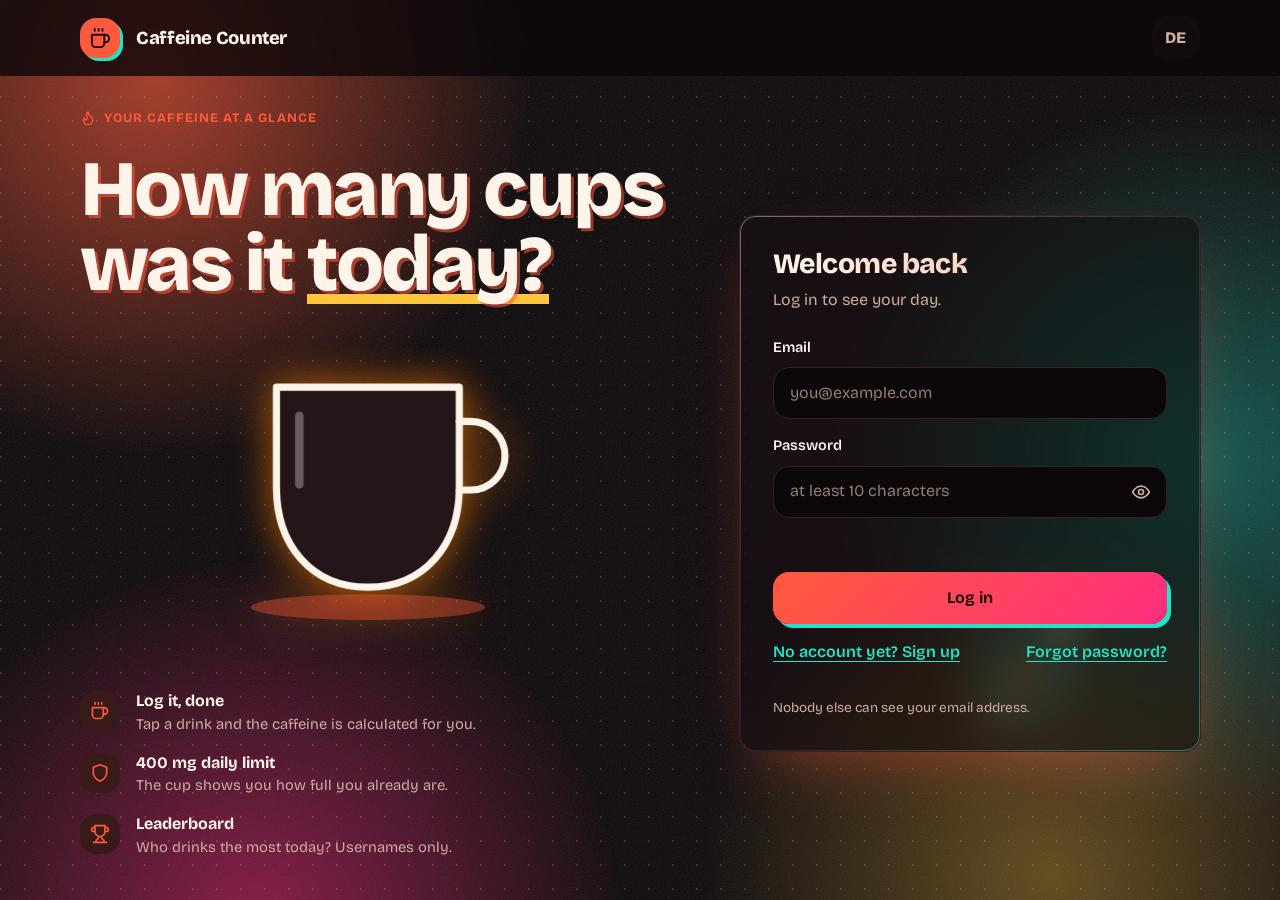
==== commit 84151ed5: "Mezzo Mix und McDonald's Mezzo Mix, Sprüche länger sichtbar (Tippen beendet früher) Co-Authored-By: " ====
--- a/index.html
+++ b/index.html
@@ -17,7 +17,7 @@
 <meta name="apple-mobile-web-app-title" content="Koffein">
 <meta name="apple-mobile-web-app-status-bar-style" content="black-translucent">
 <link rel="preload" href="fonts/bricolage-grotesque-latin-wght-normal.woff2" as="font" type="font/woff2" crossorigin>
-<link rel="stylesheet" href="style.css?v=20261116a">
+<link rel="stylesheet" href="style.css?v=20261116b">
 </head>
 <body class="booting">
 
@@ -288,12 +288,12 @@
 <div id="eq" aria-hidden="true"></div>
 
 <script src="supabase.js"></script>
-<script src="config.js?v=20261116a"></script>
-<script src="i18n.js?v=20261116a"></script>
-<script src="chaos.js?v=20261116a"></script>
-<script src="water.js?v=20261116a"></script>
-<script src="ui.js?v=20261116a"></script>
-<script src="pwa.js?v=20261116a"></script>
-<script src="app.js?v=20261116a"></script>
+<script src="config.js?v=20261116b"></script>
+<script src="i18n.js?v=20261116b"></script>
+<script src="chaos.js?v=20261116b"></script>
+<script src="water.js?v=20261116b"></script>
+<script src="ui.js?v=20261116b"></script>
+<script src="pwa.js?v=20261116b"></script>
+<script src="app.js?v=20261116b"></script>
 </body>
 </html>
--- a/style.css
+++ b/style.css
@@ -281,7 +281,7 @@
 .ld-ico .ico{width:28px;height:28px}
 .ld-bar{width:100%;height:6px;margin-top:var(--s3);border-radius:var(--r);background:rgba(255,243,227,.14);overflow:hidden}
 .ld-bar i{display:block;height:100%;background:var(--honey);box-shadow:0 0 14px var(--honey);transform:scaleX(0);transform-origin:left}
-#loader.on .ld-bar i{animation:bar 3.5s linear forwards}
+#loader.on .ld-bar i{animation:bar var(--ld,3.5s) linear forwards}
 #loader.on .liquid{animation:fillUp 3.1s .35s var(--ease) forwards;transition:none}
 #loader.on .stream{animation:pourStream 3.3s .1s ease-in-out forwards}
 #loader .steam path{stroke:#FFB5D6}
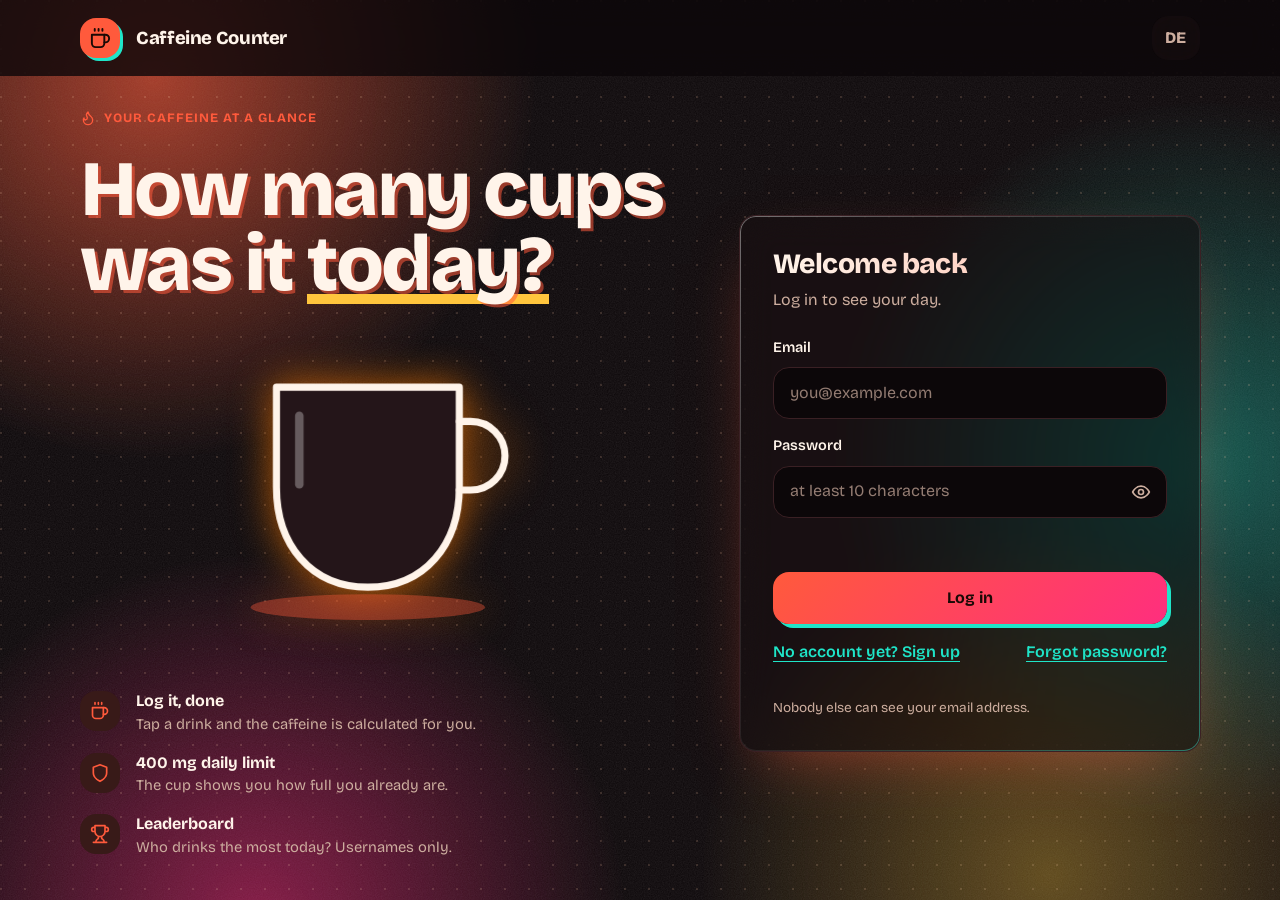
==== commit 6d157e42: "McDonald's Eistee hinzugefügt Co-Authored-By: Claude Sonnet 5.5 <noreply@anthropic.com> Claude-Sessi" ====
--- a/index.html
+++ b/index.html
@@ -17,7 +17,7 @@
 <meta name="apple-mobile-web-app-title" content="Koffein">
 <meta name="apple-mobile-web-app-status-bar-style" content="black-translucent">
 <link rel="preload" href="fonts/bricolage-grotesque-latin-wght-normal.woff2" as="font" type="font/woff2" crossorigin>
-<link rel="stylesheet" href="style.css?v=20261116b">
+<link rel="stylesheet" href="style.css?v=20261116c">
 </head>
 <body class="booting">
 
@@ -288,12 +288,12 @@
 <div id="eq" aria-hidden="true"></div>
 
 <script src="supabase.js"></script>
-<script src="config.js?v=20261116b"></script>
-<script src="i18n.js?v=20261116b"></script>
-<script src="chaos.js?v=20261116b"></script>
-<script src="water.js?v=20261116b"></script>
-<script src="ui.js?v=20261116b"></script>
-<script src="pwa.js?v=20261116b"></script>
-<script src="app.js?v=20261116b"></script>
+<script src="config.js?v=20261116c"></script>
+<script src="i18n.js?v=20261116c"></script>
+<script src="chaos.js?v=20261116c"></script>
+<script src="water.js?v=20261116c"></script>
+<script src="ui.js?v=20261116c"></script>
+<script src="pwa.js?v=20261116c"></script>
+<script src="app.js?v=20261116c"></script>
 </body>
 </html>
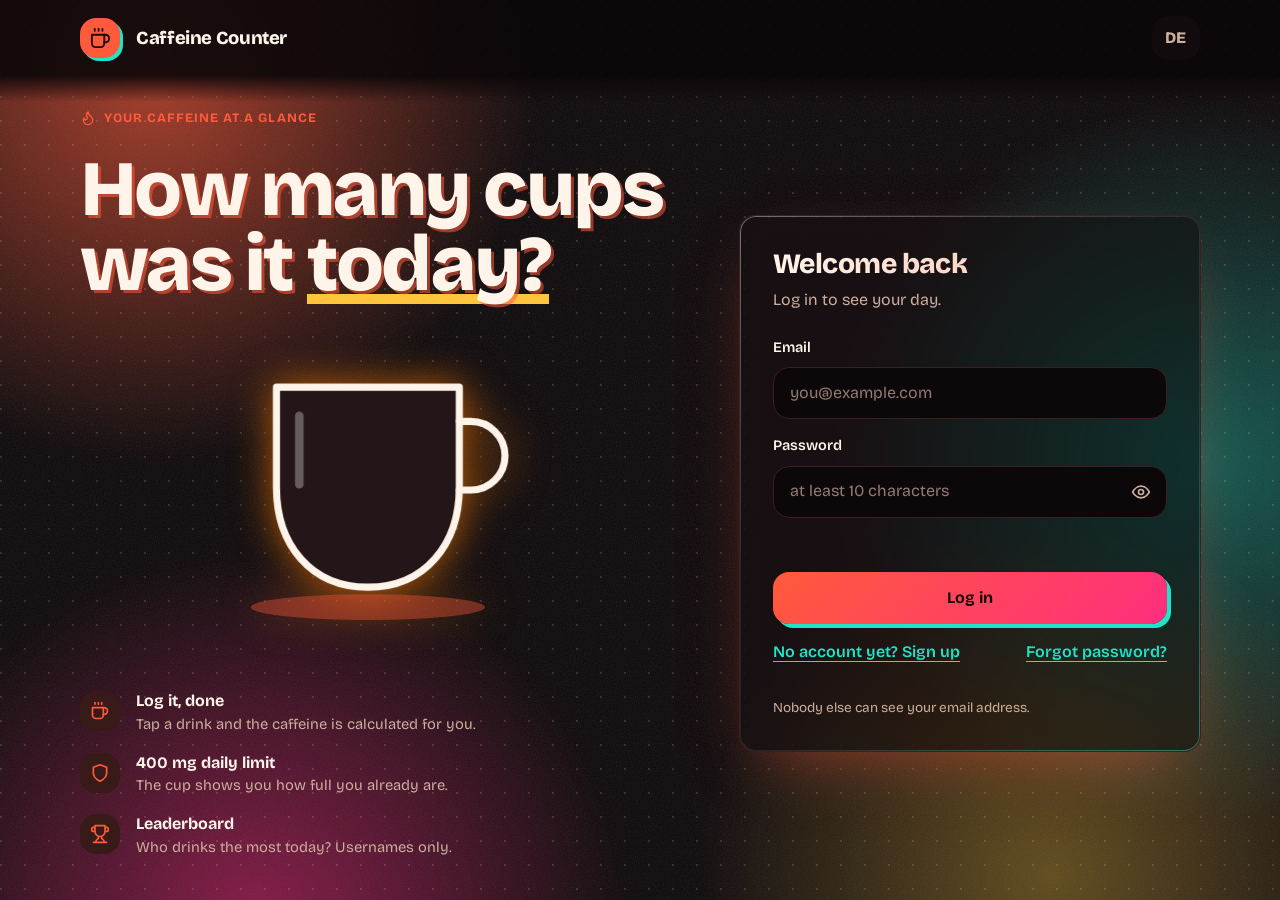
==== commit 91fdf083: "Kopfzeile ohne harten Rand beim Scrollen, Rangliste überarbeitet (Karten, Avatare, Filter oben) Co-A" ====
--- a/index.html
+++ b/index.html
@@ -17,7 +17,7 @@
 <meta name="apple-mobile-web-app-title" content="Koffein">
 <meta name="apple-mobile-web-app-status-bar-style" content="black-translucent">
 <link rel="preload" href="fonts/bricolage-grotesque-latin-wght-normal.woff2" as="font" type="font/woff2" crossorigin>
-<link rel="stylesheet" href="style.css?v=20261116c">
+<link rel="stylesheet" href="style.css?v=20261119c">
 </head>
 <body class="booting">
 
@@ -35,6 +35,7 @@
   <symbol id="i-eye" viewBox="0 0 24 24"><path d="M2 12s3.600-7 10-7 10 7 10 7-3.600 7-10 7S2 12 2 12Z"/><circle cx="12" cy="12" r="3"/></symbol>
   <symbol id="i-eye-off" viewBox="0 0 24 24"><path d="M9.900 4.200A10 10 0 0 1 12 5c6.400 0 10 7 10 7a17 17 0 0 1-2.200 3.100M6.600 6.600A17 17 0 0 0 2 12s3.600 7 10 7a9.700 9.700 0 0 0 5.400-1.600M2 2l20 20"/></symbol>
   <symbol id="i-logout" viewBox="0 0 24 24"><path d="M9 21H5a2 2 0 0 1-2-2V5a2 2 0 0 1 2-2h4M16 17l5-5-5-5M21 12H9"/></symbol>
+  <symbol id="i-users" viewBox="0 0 24 24"><path d="M17 21v-2a4 4 0 0 0-4-4H5a4 4 0 0 0-4 4v2"/><circle cx="9" cy="7" r="4"/><path d="M23 21v-2a4 4 0 0 0-3-3.87"/><path d="M16 3.13a4 4 0 0 1 0 7.75"/></symbol>
   <symbol id="i-user" viewBox="0 0 24 24"><path d="M19 21v-2a4 4 0 0 0-4-4H9a4 4 0 0 0-4 4v2"/><circle cx="12" cy="7" r="4"/></symbol>
   <symbol id="i-mail" viewBox="0 0 24 24"><rect x="2" y="4" width="20" height="16" rx="2"/><path d="m22 7-10 6L2 7"/></symbol>
   <symbol id="i-bulb" viewBox="0 0 24 24"><path d="M15 14c.2-1 .7-1.700 1.500-2.500 1-.9 1.500-2.200 1.500-3.500A6 6 0 0 0 6 8c0 1 .2 2.200 1.500 3.500.7.700 1.300 1.500 1.500 2.500M9 18h6M10 22h4"/></symbol>
@@ -154,6 +155,7 @@
     <span class="tab-ind" aria-hidden="true"></span>
     <button role="tab" aria-selected="true" data-tab="dash" type="button"><svg class="ico"><use href="#i-coffee"/></svg><span data-i18n="tab_today"></span></button>
     <button role="tab" aria-selected="false" data-tab="board" type="button"><svg class="ico"><use href="#i-trophy"/></svg><span data-i18n="tab_board"></span></button>
+    <button role="tab" aria-selected="false" data-tab="friends" type="button"><svg class="ico"><use href="#i-users"/></svg><span data-i18n="tab_friends"></span><span class="tab-badge" id="fr-badge" hidden></span></button>
     <button role="tab" aria-selected="false" data-tab="suggest" type="button"><svg class="ico"><use href="#i-bulb"/></svg><span data-i18n="tab_suggest"></span></button>
     <button role="tab" aria-selected="false" data-tab="account" type="button"><svg class="ico"><use href="#i-user"/></svg><span data-i18n="tab_account"></span></button>
   </nav>
@@ -192,13 +194,35 @@
 
   <section id="tab-board" class="tab narrow" hidden>
     <div class="sec-h"><h2 data-i18n="board_h"></h2><small data-i18n="board_sub"></small></div>
+    <div class="board-ctl">
+    <div class="tabs seg" id="seg2" role="tablist" data-i18n-aria="scope_aria">
+        <span class="tab-ind" aria-hidden="true"></span>
+        <button role="tab" aria-selected="true" data-s="all" type="button" data-i18n="scope_all"></button>
+        <button role="tab" aria-selected="false" data-s="friends" type="button" data-i18n="scope_friends"></button>
+      </div>
     <div class="tabs seg" id="seg" role="tablist" data-i18n-aria="seg_aria">
       <span class="tab-ind" aria-hidden="true"></span>
       <button role="tab" aria-selected="true" data-p="day" type="button" data-i18n="p_day"></button>
       <button role="tab" aria-selected="false" data-p="week" type="button" data-i18n="p_week"></button>
       <button role="tab" aria-selected="false" data-p="month" type="button" data-i18n="p_month"></button>
     </div>
+    </div>
     <div id="board"></div>
+    <p class="board-tip" data-i18n="board_tip"></p>
+  </section>
+
+  <section id="tab-friends" class="tab narrow" hidden>
+    <div class="panel">
+      <h2 data-i18n="fr_title"></h2>
+      <p class="sub" data-i18n="fr_sub"></p>
+      <form id="fr-form" autocomplete="off">
+        <div class="field"><label for="fr-name" data-i18n="fr_name"></label><input id="fr-name" required minlength="3" maxlength="20" pattern="[A-Za-z0-9_]{3,20}" autocomplete="off" autocapitalize="off" spellcheck="false" data-i18n-ph="fr_name_ph"></div>
+        <p id="fr-msg" class="msg" role="alert"></p>
+        <button type="submit" class="btn block"><svg class="ico"><use href="#i-plus"/></svg><span data-i18n="fr_send"></span></button>
+      </form>
+      <p class="hint" data-i18n="fr_privacy"></p>
+    </div>
+    <div id="fr-body"></div>
   </section>
 
   <section id="tab-suggest" class="tab narrow" hidden>
@@ -244,6 +268,11 @@
   </section>
 </main>
 
+<dialog id="prof-dialog" aria-labelledby="prof-name">
+  <div id="prof-body"></div>
+  <div class="row"><button class="btn ghost" type="button" id="prof-close"><span data-i18n="prof_close"></span></button></div>
+</dialog>
+
 <dialog id="del-dialog" aria-labelledby="del-title">
   <form id="del-form" method="dialog">
     <h3 id="del-title" data-i18n="dlg_title"></h3>
@@ -288,12 +317,12 @@
 <div id="eq" aria-hidden="true"></div>
 
 <script src="supabase.js"></script>
-<script src="config.js?v=20261116c"></script>
-<script src="i18n.js?v=20261116c"></script>
-<script src="chaos.js?v=20261116c"></script>
-<script src="water.js?v=20261116c"></script>
-<script src="ui.js?v=20261116c"></script>
-<script src="pwa.js?v=20261116c"></script>
-<script src="app.js?v=20261116c"></script>
+<script src="config.js?v=20261119c"></script>
+<script src="i18n.js?v=20261119c"></script>
+<script src="chaos.js?v=20261119c"></script>
+<script src="water.js?v=20261119c"></script>
+<script src="ui.js?v=20261119c"></script>
+<script src="pwa.js?v=20261119c"></script>
+<script src="app.js?v=20261119c"></script>
 </body>
 </html>
--- a/style.css
+++ b/style.css
@@ -516,3 +516,104 @@
 .clear .cl-v{font-size:1.1rem;font-variant-numeric:tabular-nums}
 .clear .cl-s{font-size:.82rem;color:var(--mute)}
 .clear.free .ico{color:var(--ok,#3ddc84)}
+
+/* ---------- Freunde & Challenges ---------- */
+.tab-badge{position:absolute;top:4px;right:calc(50% - 26px);min-width:18px;height:18px;padding:0 5px;border-radius:9px;background:var(--pink);color:#fff;font-size:.7rem;font-weight:800;line-height:18px;text-align:center}
+.tab-badge[hidden]{display:none}
+.panel.fr{margin-top:var(--s4)}
+.panel.fr h3{margin-bottom:var(--s3);font-size:1.15rem}
+.hint{margin-top:var(--s3);color:var(--mute);font-size:.85rem}
+.fr-row{display:flex;align-items:center;gap:var(--s3);padding:var(--s2) 0}
+.fr-who{display:grid;gap:2px;min-width:0;flex:1}
+.fr-who b{overflow:hidden;text-overflow:ellipsis;white-space:nowrap}
+.fr-who small,.muted{color:var(--mute)}
+.small{font-size:.85rem}
+.av.sm{width:40px;height:40px;font-size:1rem;flex:none}
+.av.dim{opacity:.55}
+.fr-btns{display:flex;gap:var(--s2);flex-wrap:wrap;margin-top:var(--s2)}
+.fr-row .fr-btns{margin-top:0}
+.btn.sm{min-height:40px;padding:0 var(--s3);font-size:.85rem}
+.btn.sm .ico{width:16px;height:16px}
+
+.fr-card{border-top:1px solid var(--line);padding:var(--s2) 0 var(--s3)}
+.fr-card:first-of-type{border-top:0}
+.fr-who .fb{height:6px;background:var(--line);border-radius:var(--r);overflow:hidden;margin-top:4px}
+.fr-who .fb i{display:block;height:100%;background:var(--volt);box-shadow:0 0 10px var(--volt);border-radius:var(--r);transform-origin:left;transform:scaleX(var(--p,0));transition:transform .8s var(--ease)}
+.fr-who .fb.over i{background:var(--danger);box-shadow:0 0 10px var(--danger)}
+.fr-drinks{list-style:none;padding:0;margin-top:var(--s2);border-top:1px dashed var(--line)}
+.fr-drinks li{display:grid;grid-template-columns:auto 1fr auto;gap:var(--s3);padding:var(--s2) 0;font-size:.92rem}
+.fr-drinks li.muted{display:block;padding:var(--s3) 0}
+.fr-drinks .time{color:var(--mute);font-variant-numeric:tabular-nums}
+.fr-pick{margin-top:var(--s3);padding:var(--s3);border:1px solid var(--line);border-radius:var(--r);background:color-mix(in srgb,var(--bg) 60%,transparent)}
+.opt-row{display:flex;gap:var(--s2);margin:var(--s2) 0}
+.chip-opt{flex:1;min-height:44px;border:1.5px solid var(--line);border-radius:var(--r);background:transparent;color:var(--ink);font-weight:700}
+.chip-opt[aria-checked="true"]{border-color:var(--volt);color:var(--volt);background:color-mix(in srgb,var(--volt) 12%,transparent)}
+.empty.flat{border-top:0;padding:var(--s4) 0}
+.ch-card{border:1px solid var(--line);border-radius:var(--r);padding:var(--s3);margin-bottom:var(--s3);background:color-mix(in srgb,var(--surface) 60%,transparent)}
+.ch-card.active{border-color:color-mix(in srgb,var(--accent) 60%,var(--line))}
+.ch-card.finished{opacity:.92}
+.ch-h{display:flex;align-items:center;gap:var(--s2);margin-bottom:var(--s2)}
+.ch-h .ico{color:var(--accent);width:20px;height:20px}
+.pill-s{margin-left:auto;padding:2px var(--s2);border-radius:var(--r);background:color-mix(in srgb,var(--volt) 15%,transparent);color:var(--volt);font-size:.78rem;font-weight:700}
+.ch-bar{display:grid;grid-template-columns:5.5rem 1fr auto;gap:var(--s2);align-items:center;margin:6px 0;font-size:.9rem}
+.ch-n{overflow:hidden;text-overflow:ellipsis;white-space:nowrap;color:var(--mute)}
+.ch-bar.me .ch-n{color:var(--ink);font-weight:700}
+.ch-bar .fb{height:8px;background:var(--line);border-radius:var(--r);overflow:hidden}
+.ch-bar .fb i{display:block;height:100%;background:var(--mute);border-radius:var(--r);transform-origin:left;transform:scaleX(var(--p,0));transition:transform .8s var(--ease)}
+.ch-bar.me .fb i{background:var(--accent);box-shadow:0 0 10px var(--accent)}
+.ch-state{margin-top:var(--s2)}
+.ch-state.win b{color:var(--honey);font-size:1.1rem}
+.ch-state.lose b{color:var(--mute)}
+@media (max-width:560px){#main-tabs button{font-size:.7rem}.tab-badge{right:calc(50% - 22px)}.ch-bar{grid-template-columns:4.5rem 1fr auto}.fr-row{flex-wrap:wrap}.fr-row .fr-btns{width:100%;margin-left:calc(40px + var(--s3))}}
+
+/* Rangliste: Freunde-Ansicht & Profil */
+#seg{margin-bottom:var(--s2)}
+.board-tip{color:var(--mute);font-size:.85rem;margin:0 0 var(--s4);text-align:center}
+.tappable{cursor:pointer}
+.tappable:focus-visible{outline:2px solid var(--accent);outline-offset:2px}
+.rank li.tappable:hover,.rank li.tappable:active{background:color-mix(in srgb,var(--accent) 12%,transparent)}
+.pod.tappable:hover .av,.pod.tappable:active .av{transform:scale(1.06)}
+.fr-who b.tappable{text-decoration:underline;text-decoration-color:transparent;text-underline-offset:3px;transition:text-decoration-color .2s}
+.fr-who b.tappable:hover{text-decoration-color:currentColor}
+#prof-dialog{width:min(420px,calc(100% - 2*var(--s3)))}
+#prof-dialog .row{margin-top:var(--s4)}
+.prof-head{display:flex;gap:var(--s3);align-items:center;margin-bottom:var(--s4)}
+.prof-head h3{margin:0;overflow-wrap:anywhere}
+.prof-head .av{flex:none}
+.prof-fav{display:flex;gap:var(--s3);align-items:center;padding:var(--s3);border:1px solid var(--line);border-radius:var(--r);margin-bottom:var(--s3)}
+.prof-fav>div{display:grid;gap:2px;min-width:0}
+.prof-fav b{font-size:1.15rem;overflow-wrap:anywhere}
+.prof-fav small,.prof-stat small{color:var(--mute)}
+.prof-fav .ico{width:1.6rem;height:1.6rem;color:var(--accent);flex:none}
+.prof-stat{display:flex;align-items:baseline;gap:var(--s2);margin-bottom:var(--s4)}
+.prof-stat b{font-size:1.5rem;font-variant-numeric:tabular-nums}
+.prof-state{margin:0;font-weight:700;color:var(--mute)}
+.prof-state.ok{color:var(--volt)}
+
+/* Kopfzeile: kein harter Strich/Rand beim Scrollen, sondern weicher Verlauf */
+.top,html.lite .top{background:color-mix(in srgb,var(--bg) 90%,transparent);-webkit-backdrop-filter:none;backdrop-filter:none;border:0;box-shadow:none}
+.top::after{content:"";position:absolute;left:0;right:0;top:100%;height:26px;background:linear-gradient(color-mix(in srgb,var(--bg) 90%,transparent),transparent);pointer-events:none}
+
+/* Rangliste überarbeitet */
+.board-ctl{display:grid;gap:var(--s2);margin-bottom:var(--s4)}
+#seg,#seg2{margin-bottom:0}
+#seg2 button{padding-block:.5rem;font-size:.9rem}
+.podium{margin:var(--s5) auto var(--s5);padding-top:var(--s3)}
+.pod .nm{font-size:.95rem}
+.pod .mgv{font-weight:700;color:var(--ink)}
+.pod.tappable{border-radius:var(--r);transition:transform .25s var(--spring)}
+.pod.tappable:active{transform:scale(.97)}
+.rank{display:grid;gap:var(--s2)}
+.rank li{grid-template-columns:1.6rem 2.2rem 1fr auto;gap:var(--s3);padding:var(--s3);border:1px solid var(--line);border-top:1px solid var(--line);border-radius:var(--r);background:color-mix(in srgb,var(--surface) 55%,transparent);position:relative;transition:transform .2s var(--spring),border-color .2s}
+.rank li:active{transform:scale(.985)}
+.rank li.me{border-color:color-mix(in srgb,var(--accent) 55%,transparent);background:color-mix(in srgb,var(--accent) 12%,transparent)}
+.rank .n{text-align:center;font-size:.95rem}
+.av.xs{width:2.2rem;height:2.2rem;font-size:.95rem;border-width:1px}
+.rank li.me .av.xs{background:var(--accent);color:var(--accent-ink);border-color:var(--accent)}
+.rank .who b{display:flex;align-items:center;gap:var(--s2)}
+.rank .badge{flex:none}
+.rank .v{font-size:1rem;white-space:nowrap}
+.rank .v::after{content:"›";margin-left:.5rem;color:var(--mute);font-weight:400}
+.rank .fb{height:5px}
+.board-tip{margin:var(--s4) 0 0}
+@media (max-width:560px){.rank li{grid-template-columns:1.3rem 2rem 1fr auto;gap:var(--s2);padding:var(--s3) var(--s2)}.av.xs{width:2rem;height:2rem}}
